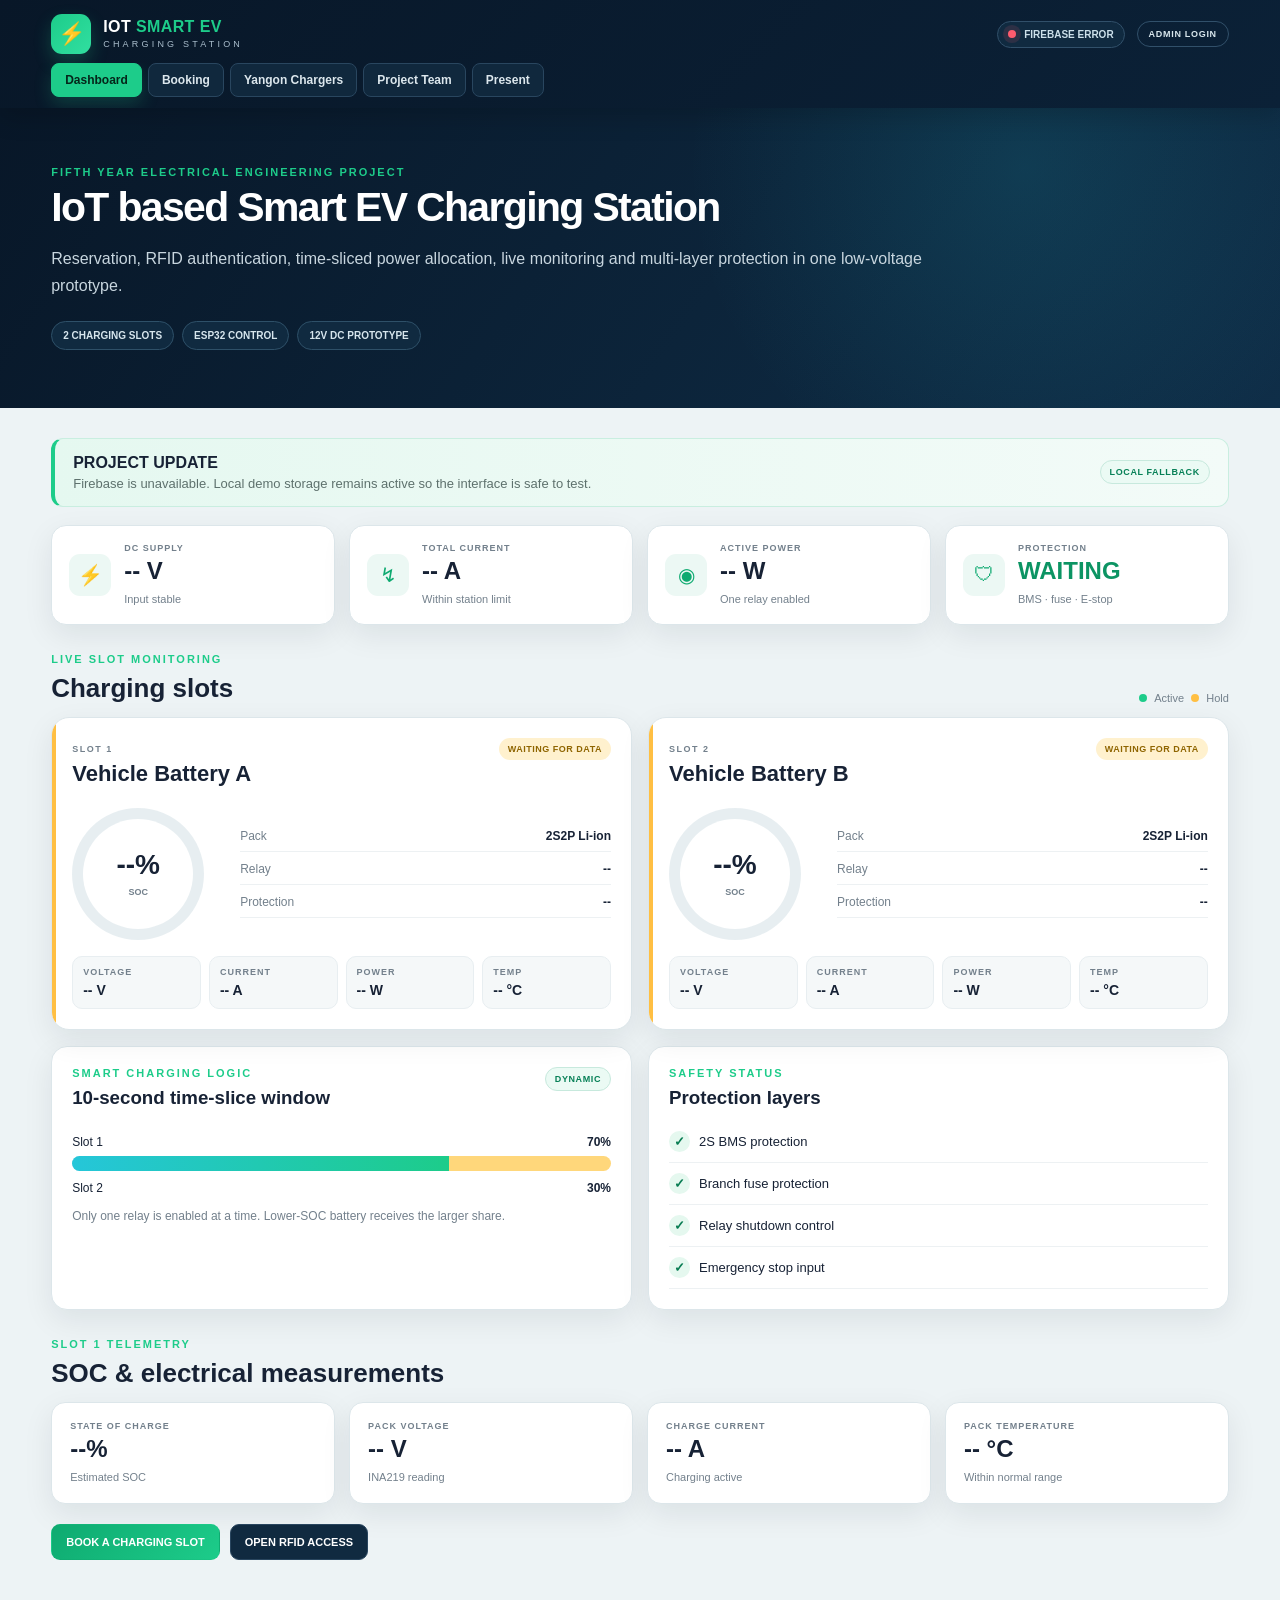
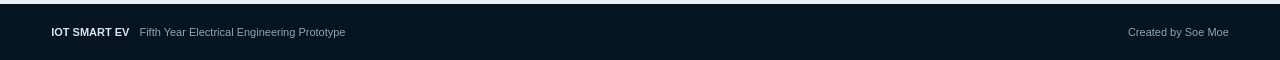
==== index.html @ 288b2c2c "Update app.js version in index.html" ====
<!doctype html>
<html lang="en">
<head>
  <meta charset="utf-8">
  <meta name="viewport" content="width=device-width,initial-scale=1">
  <meta name="theme-color" content="#081728">
  <title>IOT Smart EV Charging Station</title>
  <meta name="description" content="IoT based Smart EV Charging Station - Fifth Year Electrical Engineering Project">
  <link rel="stylesheet" href="style.css?v=20261006-rfid-booking-v10">
</head>
<body>

<header class="site-header">
  <div class="brand-row">
    <div class="brand-mark">⚡</div>
    <div class="brand-copy">
      <div class="brand-title">IOT <span>SMART EV</span></div>
      <div class="brand-subtitle">CHARGING STATION</div>
    </div>
    <div id="cloudStatus" class="system-pill" data-mode="starting">
      <span class="pulse"></span> CONNECTING
    </div>
    <button id="adminAccessBtn" class="admin-access-btn" type="button">
      ADMIN LOGIN
    </button>
  </div>

  <nav class="top-nav" aria-label="Main navigation">
    <button class="nav-tab active" data-page="dashboard">Dashboard</button>
    <button class="nav-tab" data-page="booking">Booking</button>
    <button class="nav-tab admin-only hidden" data-page="rfid">RFID Access</button>
    <button class="nav-tab" data-page="chargers">Yangon Chargers</button>
    <button class="nav-tab" data-page="team">Project Team</button>
    <button class="nav-tab" data-page="present">Present</button>
  </nav>
</header>

<main>

<section id="dashboard" class="page active-page">
  <div class="hero">
    <div class="hero-inner">
      <p class="eyebrow">FIFTH YEAR ELECTRICAL ENGINEERING PROJECT</p>
      <h1 id="hero-main-title">IoT based Smart EV Charging Station</h1>
      <p class="hero-text">
        Reservation, RFID authentication, time-sliced power allocation,
        live monitoring and multi-layer protection in one low-voltage prototype.
      </p>

      <div class="chips">
        <span>2 CHARGING SLOTS</span>
        <span>ESP32 CONTROL</span>
        <span>12V DC PROTOTYPE</span>
      </div>
    </div>
  </div>

  <div class="section-wrap">

    <div class="status-banner">
      <div>
        <b>PROJECT UPDATE</b>
        <p id="projectModeText">Connecting the interface to its data source.</p>
      </div>
      <span id="projectModeTag" class="status-tag">STARTING</span>
    </div>

    <div class="metric-grid">

      <article class="metric-card">
        <div class="metric-icon">⚡</div>
        <div>
          <small>DC SUPPLY</small>
          <strong id="stationSupply">-- V</strong>
          <span>Input stable</span>
        </div>
      </article>

      <article class="metric-card">
        <div class="metric-icon">↯</div>
        <div>
          <small>TOTAL CURRENT</small>
          <strong id="stationCurrent">-- A</strong>
          <span>Within station limit</span>
        </div>
      </article>

      <article class="metric-card">
        <div class="metric-icon">◉</div>
        <div>
          <small>ACTIVE POWER</small>
          <strong id="stationPower">-- W</strong>
          <span>One relay enabled</span>
        </div>
      </article>

      <article class="metric-card">
        <div class="metric-icon">🛡</div>
        <div>
          <small>PROTECTION</small>
          <strong id="stationProtection" class="good">WAITING</strong>
          <span>BMS · fuse · E-stop</span>
        </div>
      </article>

    </div>

    <div class="section-heading-row">
      <div>
        <p class="section-kicker">LIVE SLOT MONITORING</p>
        <h2>Charging slots</h2>
      </div>

      <div class="legend">
        <i class="dot green-dot"></i> Active
        <i class="dot amber-dot"></i> Hold
      </div>
    </div>

    <div class="slot-grid">

      <article id="slot1Card" class="slot-card hold">

        <div class="slot-top">
          <div>
            <span class="slot-label">SLOT 1</span>
            <h3>Vehicle Battery A</h3>
          </div>
          <span id="slot1Status" class="badge badge-amber">WAITING FOR DATA</span>
        </div>

        <div class="soc-row">

          <div id="slot1SocRing" class="soc-ring" style="--p:0">
            <div>
              <b id="slot1Soc">--%</b>
              <span>SOC</span>
            </div>
          </div>

          <div class="slot-details">
            <p><span>Pack</span><b>2S2P Li-ion</b></p>
            <p><span>Relay</span><b id="slot1Relay">--</b></p>
            <p><span>Protection</span><b id="slot1Protection">--</b></p>
          </div>

        </div>

        <div class="reading-grid">
          <div><small>VOLTAGE</small><strong id="slot1Voltage">-- V</strong></div>
          <div><small>CURRENT</small><strong id="slot1Current">-- A</strong></div>
          <div><small>POWER</small><strong id="slot1Power">-- W</strong></div>
          <div><small>TEMP</small><strong id="slot1Temperature">-- °C</strong></div>
        </div>

      </article>

      <article id="slot2Card" class="slot-card hold">

        <div class="slot-top">
          <div>
            <span class="slot-label">SLOT 2</span>
            <h3>Vehicle Battery B</h3>
          </div>

          <span id="slot2Status" class="badge badge-amber">WAITING FOR DATA</span>
        </div>

        <div class="soc-row">

          <div id="slot2SocRing" class="soc-ring amber-ring" style="--p:0">
            <div>
              <b id="slot2Soc">--%</b>
              <span>SOC</span>
            </div>
          </div>

          <div class="slot-details">
            <p><span>Pack</span><b>2S2P Li-ion</b></p>
            <p><span>Relay</span><b id="slot2Relay">--</b></p>
            <p><span>Protection</span><b id="slot2Protection">--</b></p>
          </div>

        </div>

        <div class="reading-grid">
          <div><small>VOLTAGE</small><strong id="slot2Voltage">-- V</strong></div>
          <div><small>CURRENT</small><strong id="slot2Current">-- A</strong></div>
          <div><small>POWER</small><strong id="slot2Power">-- W</strong></div>
          <div><small>TEMP</small><strong id="slot2Temperature">-- °C</strong></div>
        </div>

      </article>

    </div>

    <div class="two-col">

      <article class="panel">

        <div class="panel-head">
          <div>
            <p class="section-kicker">SMART CHARGING LOGIC</p>
            <h3>10-second time-slice window</h3>
          </div>
          <span class="status-tag">DYNAMIC</span>
        </div>

        <div class="allocation-row">
          <span>Slot 1</span>
          <b>70%</b>
        </div>

        <div class="allocation-track">
          <div class="allocation-fill"></div>
        </div>

        <div class="allocation-row slot2">
          <span>Slot 2</span>
          <b>30%</b>
        </div>

        <p class="muted">
          Only one relay is enabled at a time. Lower-SOC battery receives the larger share.
        </p>

      </article>

      <article class="panel">

        <div class="panel-head">
          <div>
            <p class="section-kicker">SAFETY STATUS</p>
            <h3>Protection layers</h3>
          </div>
        </div>

        <ul class="safety-list">
          <li><span>✓</span> 2S BMS protection</li>
          <li><span>✓</span> Branch fuse protection</li>
          <li><span>✓</span> Relay shutdown control</li>
          <li><span>✓</span> Emergency stop input</li>
        </ul>

      </article>

    </div>

    <div class="section-heading-row">
      <div>
        <p class="section-kicker">SLOT 1 TELEMETRY</p>
        <h2>SOC & electrical measurements</h2>
      </div>
    </div>

    <div class="measurement-grid">
      <article>
        <small>STATE OF CHARGE</small>
        <strong id="telemetrySoc">--%</strong>
        <span>Estimated SOC</span>
      </article>

      <article>
        <small>PACK VOLTAGE</small>
        <strong id="telemetryVoltage">-- V</strong>
        <span>INA219 reading</span>
      </article>

      <article>
        <small>CHARGE CURRENT</small>
        <strong id="telemetryCurrent">-- A</strong>
        <span>Charging active</span>
      </article>

      <article>
        <small>PACK TEMPERATURE</small>
        <strong id="telemetryTemperature">-- °C</strong>
        <span>Within normal range</span>
      </article>
    </div>

    <div class="dashboard-actions">
      <button class="primary-btn" data-go="booking">BOOK A CHARGING SLOT</button>
      <button class="secondary-btn" data-go="rfid">OPEN RFID ACCESS</button>
    </div>

  </div>
</section>

<section id="booking" class="page">

  <div class="page-hero">
    <p class="eyebrow">RESERVATION SYSTEM</p>
    <h1>Book a charging time</h1>
    <p>
      Reserve with a registered RFID card. The same physical card verifies the booking when the driver arrives.
    </p>
  </div>

  <div class="section-wrap">

    <div class="booking-layout">

      <form id="bookingForm" class="panel form-panel">

        <div class="panel-head">
          <div>
            <p class="section-kicker">NEW RESERVATION</p>
            <h3>Driver & vehicle details</h3>
          </div>
        </div>

        <div class="form-grid">

          <label>
            Registered RFID Card
            <select id="bookingCard" required>
              <option value="">Select registered RFID card</option>
            </select>
            <small id="bookingCardHint" class="field-hint">
              Choose a registered card, or tap it on the station reader.
            </small>
          </label>

          <label>
            Card Owner
            <input id="driver" placeholder="Auto-filled from the selected card" readonly required>
          </label>

          <label>
            Vehicle Plate
            <input id="plate" placeholder="Example: YGN-1234" required>
          </label>

          <label>
            Date
            <input id="date" type="date" required>
          </label>

          <label>
            Charging Slot
            <select id="slot">
              <option>Slot 1</option>
              <option>Slot 2</option>
            </select>
          </label>

          <label>
            Start Time
            <input id="time" type="time" required>
          </label>

          <label>
            Duration
            <select id="duration">
              <option value="30">30 minutes</option>
              <option value="60" selected>1 hour</option>
              <option value="90">1.5 hours</option>
              <option value="120">2 hours</option>
            </select>
          </label>

        </div>

        <button class="primary-btn wide" type="submit">
          CHECK CONFLICT & CONFIRM BOOKING
        </button>

        <div id="bookingMsg" class="form-message" aria-live="polite"></div>

      </form>

      <aside class="panel booking-info">

        <p class="section-kicker">HOW IT WORKS</p>
        <h3>Conflict-aware reservation</h3>

        <ol>
          <li>Select the registered RFID card; the verified owner name fills automatically.</li>
          <li>The website checks the shared Firebase calendar and rejects overlaps.</li>
          <li>At the station, tap the same card. Its UID must match the confirmed booking.</li>
        </ol>

        <div class="note-box">
          The UID is used as the unique booking identity, but it is selected or scanned instead of typed manually.
        </div>

      </aside>

    </div>

    <div class="section-heading-row">

      <div>
        <p class="section-kicker">LIVE CALENDAR</p>
        <h2>Charging schedule</h2>
      </div>

      <button id="clearBookings" class="ghost-btn admin-only hidden">
        CLEAR BOOKINGS
      </button>

    </div>

    <div class="calendar-grid">

      <article class="panel">

        <div class="calendar-title">
          <span class="slot-dot slot1-dot"></span>

          <div>
            <small>SLOT 1</small>
            <h3>Live Calendar</h3>
          </div>
        </div>

        <div id="slot1Bookings" class="booking-list"></div>

      </article>

      <article class="panel">

        <div class="calendar-title">
          <span class="slot-dot slot2-dot"></span>

          <div>
            <small>SLOT 2</small>
            <h3>Live Calendar</h3>
          </div>
        </div>

        <div id="slot2Bookings" class="booking-list"></div>

      </article>

    </div>

  </div>

</section>

<section id="rfid" class="page admin-only-page">

  <div class="page-hero">

    <p class="eyebrow">ADMIN · CARD ENROLLMENT & ACCESS MONITOR</p>
    <h1>RFID station access</h1>

    <p>
      The physical RC522 reader sends card scans through ESP32 to Firebase. Admins enroll cards and monitor access without typing UIDs manually.
    </p>

  </div>

  <div class="section-wrap">

    <div class="step-grid">

      <div class="step-card">
        <span>1</span>
        <b>Enter user details</b>
        <p>Admin enters the driver name and vehicle plate.</p>
      </div>

      <div class="step-card">
        <span>2</span>
        <b>Tap physical card</b>
        <p>RC522 reads the UID and ESP32 sends it to Firebase.</p>
      </div>

      <div class="step-card">
        <span>3</span>
        <b>Enroll & monitor</b>
        <p>Bind the detected card once, then monitor future access automatically.</p>
      </div>

    </div>

    <div class="two-col">

      <form id="rfidForm" class="panel">

        <div class="panel-head">
          <div>
            <p class="section-kicker">CARD ENROLLMENT</p>
            <h3>Bind a detected card to a user</h3>
          </div>
        </div>

        <div class="stack-form">

          <label>
            Full Name
            <input id="rfName" placeholder="Enter full name" required>
          </label>

          <label>
            Vehicle Plate
            <input id="rfPlate" placeholder="Vehicle registration" required>
          </label>

          <label>
            Email
            <input id="rfEmail" placeholder="Optional email">
          </label>

          <div class="note-box">
            <small>LATEST CARD FROM PHYSICAL READER</small><br>
            <strong id="enrollDetectedUid">WAITING FOR CARD</strong><br>
            <span id="enrollDetectedHint">Tap a card on the station RC522 reader.</span>
          </div>

        </div>

        <button id="enrollCardBtn" class="primary-btn wide" disabled>
          ENROLL DETECTED CARD
        </button>

      </form>

      <div class="panel">

        <div class="panel-head">

          <div>
            <p class="section-kicker">LIVE READER MONITOR</p>
            <h3>Latest station card scan</h3>
          </div>

          <span class="reader-led"></span>

        </div>

        <div class="scan-terminal">

          <div class="rfid-symbol">◉</div>

          <p>
            No UID entry is required here. The station reader publishes each scan through ESP32 and Firebase.
          </p>

          <div class="note-box">
            <small>READER STATUS</small><br>
            <strong id="readerStatus">WAITING FOR ESP32</strong><br>
            <span id="latestScanUid">No card detected yet</span><br>
            <span id="latestScanTime">Waiting for hardware data</span>
          </div>

          <div id="scanResult" class="scan-result">
            WAITING FOR HARDWARE SCAN
          </div>

        </div>

      </div>

    </div>

    <div class="panel">

      <div class="panel-head">

        <div>
          <p class="section-kicker">REGISTERED USERS</p>
          <h3>Shared RFID user list</h3>
        </div>

        <button id="clearUsers" class="ghost-btn">
          CLEAR RFID USERS
        </button>

      </div>

      <div id="rfidUsersList" class="user-list"></div>

    </div>

  </div>

</section>

<section id="chargers" class="page">

  <div class="page-hero">

    <p class="eyebrow">PUBLIC EV INFORMATION · YANGON</p>

    <h1>Yangon EV charging station guide</h1>

    <p>
      A presentation-ready reference page for selected public charging locations and indicative charging rates.
    </p>

  </div>

  <div class="section-wrap">

    <div class="rate-panel">

      <div>
        <small>PASSENGER EV / TAXI</small>
        <strong>K700<span>/kWh</span></strong>
      </div>

      <div>
        <small>PRIVATE CAR</small>
        <strong>K750<span>/kWh</span></strong>
      </div>

    </div>

    <div class="charger-grid">

      <article class="charger-card">
        <span>01</span>
        <h3>Yangon Central Railway Station EV Charging Station</h3>
        <p>Mingalar Taung Nyunt</p>
        <button class="ghost-btn map-btn"
                data-map="Yangon Central Railway Station EV Charging Station">
          SEARCH IN MAPS
        </button>
      </article>

      <article class="charger-card">
        <span>02</span>
        <h3>Thiri Mingalar Market EV Charging Station</h3>
        <p>Hlaing</p>
        <button class="ghost-btn map-btn"
                data-map="Thiri Mingalar Market EV Charging Station Yangon">
          SEARCH IN MAPS
        </button>
      </article>

      <article class="charger-card">
        <span>03</span>
        <h3>Dagon Ayar Highway Bus Terminal Charging Location</h3>
        <p>Hlaing Tharyar</p>
        <button class="ghost-btn map-btn"
                data-map="Dagon Ayar Highway Bus Terminal Yangon">
          SEARCH IN MAPS
        </button>
      </article>

      <article class="charger-card">
        <span>04</span>
        <h3>Thakin Mya Park Charging Location</h3>
        <p>Ahlone</p>
        <button class="ghost-btn map-btn"
                data-map="Thakin Mya Park Yangon">
          SEARCH IN MAPS
        </button>
      </article>

      <article class="charger-card">
        <span>05</span>
        <h3>Sandisolar Solar EV Charging Station</h3>
        <p>Mayangone</p>
        <button class="ghost-btn map-btn"
                data-map="Sandisolar Solar EV Charging Station Yangon">
          SEARCH IN MAPS
        </button>
      </article>

      <article class="charger-card">
        <span>06</span>
        <h3>Max Energy – Shwe Pyi Thar</h3>
        <p>Shwe Pyi Thar</p>
        <button class="ghost-btn map-btn"
                data-map="Max Energy Shwe Pyi Thar Yangon">
          SEARCH IN MAPS
        </button>
      </article>

      <article class="charger-card">
        <span>07</span>
        <h3>PT Power – Thaketa</h3>
        <p>Thaketa</p>
        <button class="ghost-btn map-btn"
                data-map="PT Power Thaketa Yangon">
          SEARCH IN MAPS
        </button>
      </article>

      <article class="charger-card">
        <span>08</span>
        <h3>Royal Victory Service</h3>
        <p>Mingalardon</p>
        <button class="ghost-btn map-btn"
                data-map="Royal Victory Service Mingalardon Yangon">
          SEARCH IN MAPS
        </button>
      </article>

    </div>

  </div>

</section>

<section id="team" class="page">

  <div class="page-hero">

    <p class="eyebrow">PRESENTED BY · GROUP I</p>

    <h1>Meet the project team</h1>

    <p>
      Fifth Year Electrical Engineering project team.
    </p>

  </div>

  <div class="section-wrap">
<div class="team-head-card">

  <img src="Hmawbi-logo.png"
       alt="TU(Hmawbi) Logo"
       class="school-logo">

  <div>
    <small>TECHNOLOGICAL UNIVERSITY (HMAWBI)</small>
    <h3>Electrical Power Engineering</h3>
  </div>

  <img src="Ep-logo.png"
       alt="Electrical Power Department Logo"
       class="ep-logo">

</div>

    <div class="panel team-table-wrap">

      <div class="panel-head">

        <div>
          <p class="section-kicker">GROUP I</p>
          <h3>List of members</h3>
        </div>

        <span class="status-tag">
          11 MEMBERS
        </span>

      </div>

      <table>

        <thead>
          <tr>
            <th>No.</th>
            <th>Roll No.</th>
            <th>Name</th>
            <th>Role</th>
          </tr>
        </thead>

        <tbody>

          <tr>
            <td>1</td>
            <td>V EP - 2</td>
            <td>Ma Myint Zu Khin</td>
            <td>Member</td>
          </tr>

          <tr>
            <td>2</td>
            <td>V EP - 3</td>
            <td>Ma Thin Lae Lae Hlaing</td>
            <td>Member</td>
          </tr>

          <tr class="leader">
            <td>3</td>
            <td>V EP - 5</td>
            <td>Mg Soe Moe</td>
            <td>
              <span class="leader-pill">
                Group Leader
              </span>
            </td>
          </tr>

          <tr>
            <td>4</td>
            <td>V EP - 13</td>
            <td>Ma Phoo Than Thar Khin</td>
            <td>Member</td>
          </tr>

          <tr>
            <td>5</td>
            <td>V EP - 14</td>
            <td>Mg Kyaw Zayar Min</td>
            <td>Member</td>
          </tr>

          <tr>
            <td>6</td>
            <td>V EP - 17</td>
            <td>Ma Hsu Lae Phyu</td>
            <td>Member</td>
          </tr>

          <tr>
            <td>7</td>
            <td>V EP - 19</td>
            <td>Ma Mya Thin Kyu</td>
            <td>Member</td>
          </tr>

          <tr>
            <td>8</td>
            <td>V EP - 21</td>
            <td>Mg Bhone Pyae Khant</td>
            <td>Member</td>
          </tr>

          <tr>
            <td>9</td>
            <td>V EP - 26</td>
            <td>Mg Aung Sett Paing</td>
            <td>Member</td>
        </tr>
          
          <tr>
            <td>10</td>
            <td>V EP - 27</td>
            <td>Mg Kaung Htet</td>
            <td>Member</td>
          </tr>

          <tr>
            <td>11</td>
            <td>V EP - 30</td>
            <td>Mg Thet Paing Aung</td>
            <td>Member</td>
          </tr>

          <tr>
            <td>12</td>
            <td>V EP - 33</td>
            <td>Mg Kyaw Myo Win</td>
            <td>Member</td>
          </tr>

        </tbody>

      </table>

    </div>

  </div>

</section>

<section id="present" class="page">

  <div class="presentation-stage">

    <div class="presentation-logo">⚡</div>

    <p class="eyebrow">
      FIFTH YEAR ELECTRICAL ENGINEERING PROJECT
    </p>

    <h1>
      IoT based Smart EV Charging Station
    </h1>

    <p>
      Smart charging · RFID access · reservation · protection · monitoring
    </p>

    <div class="presentation-actions">

      <button class="primary-btn" data-go="dashboard">
        OPEN DASHBOARD
      </button>

      <button id="fullscreenBtn" class="secondary-btn">
        FULL SCREEN
      </button>

    </div>

    <small>
      Presented by Group I
    </small>

  </div>

</section>

</main>

<dialog id="adminDialog" class="admin-dialog">

  <div class="admin-dialog-head">
    <div>
      <p class="section-kicker">PROJECT OWNER ACCESS</p>
      <h2>Admin sign in</h2>
    </div>

    <button id="adminCloseBtn" class="dialog-close" type="button" aria-label="Close">
      ×
    </button>
  </div>

  <form id="adminLoginForm" class="admin-login-form">

    <div id="adminLoginFields" class="stack-form">
      <label>
        Admin Email
        <input id="adminEmail" type="email" autocomplete="username" required>
      </label>

      <label>
        Password
        <input id="adminPassword" type="password" autocomplete="current-password" required>
      </label>

      <button id="adminLoginSubmit" class="primary-btn wide" type="submit">
        SIGN IN AS ADMIN
      </button>
    </div>

    <div id="adminSessionPanel" class="admin-session hidden">
      <span class="admin-shield">✓</span>
      <b>OWNER SESSION ACTIVE</b>
      <span id="adminSessionEmail"></span>
      <button id="adminLogoutBtn" class="secondary-btn wide" type="button">
        SIGN OUT
      </button>
    </div>

    <div id="adminAuthMessage" class="form-message" aria-live="polite"></div>

  </form>

</dialog>

<footer class="site-footer">

  <div>
    <b>IOT SMART EV</b>
    <span>Fifth Year Electrical Engineering Prototype</span>
  </div>

  <span>
     Created by Soe Moe
  </span>

</footer>

<script type="module" src="app.js?v=20261006-rfid-booking-v11"></script>

</body>
</html>
---- style.css ----
*{box-sizing:border-box}

:root{
  --navy:#081728;
  --navy2:#0f2e48;
  --green:#1dcc8a;
  --green2:#0eaa70;
  --cyan:#25c6d9;
  --amber:#ffbf43;
  --red:#e95353;
  --ink:#172235;
  --muted:#73808c;
  --bg:#edf3f5;
  --card:#ffffff;
  --border:#dce6ea;
  --shadow:0 10px 30px rgba(8,23,40,.08);
}

html{
  scroll-behavior:smooth;
}

body{
  margin:0;
  font-family:Inter,Segoe UI,Arial,sans-serif;
  background:var(--bg);
  color:var(--ink);
}

button,
input,
select{
  font:inherit;
}

button{
  cursor:pointer;
}

.hidden{
  display:none!important;
}

/* ===========================
   HEADER
=========================== */

.site-header{
  position:sticky;
  top:0;
  z-index:50;
  background:linear-gradient(135deg,var(--navy),#0b2137);
  color:white;
  box-shadow:0 8px 24px rgba(0,0,0,.18);
}

.brand-row{
  display:flex;
  align-items:center;
  gap:12px;
  padding:14px 4% 9px;
}

.brand-mark{
  display:grid;
  place-items:center;
  width:40px;
  height:40px;
  border-radius:11px;
  background:linear-gradient(135deg,var(--green),#31dfa0);
  color:#04291d;
  font-size:22px;
  box-shadow:0 8px 18px rgba(29,204,138,.24);
}

.brand-copy{
  line-height:1.05;
}

.brand-title{
  font-weight:900;
  letter-spacing:.4px;
}

.brand-title span{
  color:var(--green);
}

.brand-subtitle{
  font-size:9px;
  letter-spacing:3.2px;
  color:#a9bdcc;
  margin-top:4px;
}

.system-pill{
  margin-left:auto;
  display:flex;
  align-items:center;
  gap:8px;
  border:1px solid #31506a;
  background:#102a40;
  border-radius:99px;
  padding:7px 10px;
  font-size:10px;
  font-weight:800;
  color:#cce0ea;
}

.pulse{
  width:8px;
  height:8px;
  border-radius:50%;
  background:var(--green);
  box-shadow:0 0 0 5px rgba(29,204,138,.12);
}

.system-pill[data-mode="local"] .pulse,
.system-pill[data-mode="starting"] .pulse,
.system-pill[data-mode="station-offline"] .pulse{
  background:var(--amber);
  box-shadow:0 0 0 5px rgba(255,184,77,.12);
}

.system-pill[data-mode="error"] .pulse{
  background:#ff5b6e;
  box-shadow:0 0 0 5px rgba(255,91,110,.12);
}

.admin-access-btn{
  border:1px solid #31506a;
  background:transparent;
  color:#d9e7ed;
  border-radius:99px;
  padding:7px 11px;
  font-size:9px;
  font-weight:900;
  letter-spacing:.7px;
}

.admin-access-btn[data-admin="true"]{
  border-color:var(--green);
  background:rgba(29,204,138,.13);
  color:#7bf0c2;
}

/* ===========================
   TOP NAVIGATION
=========================== */

.top-nav{
  display:flex;
  gap:6px;
  padding:0 4% 11px;
  overflow-x:auto;
  scrollbar-width:none;
  white-space:nowrap;
}

.top-nav::-webkit-scrollbar{
  display:none;
}

.nav-tab{
  flex:0 0 auto;
  border:1px solid #29465f;
  background:#10283d;
  color:#dce7ed;
  border-radius:8px;
  padding:9px 13px;
  font-size:12px;
  font-weight:800;
  transition:.2s;
}

.nav-tab:hover{
  background:#173650;
}

.nav-tab.active{
  background:var(--green);
  border-color:var(--green);
  color:#05251a;
  box-shadow:0 8px 18px rgba(29,204,138,.2);
}

/* ===========================
   PAGE SYSTEM
=========================== */

.page{
  display:none;
  min-height:calc(100vh - 100px);
}

.page.active-page{
  display:block;
}

/* ===========================
   HERO
=========================== */

.hero,
.page-hero{
  background:
    radial-gradient(
      circle at 80% 20%,
      rgba(37,198,217,.13),
      transparent 32%
    ),
    linear-gradient(
      125deg,
      var(--navy),
      var(--navy2)
    );

  color:white;
  padding:58px 4%;
}

.hero-inner{
  max-width:980px;
}

.eyebrow,
.section-kicker{
  margin:0 0 8px;
  color:var(--green);
  font-size:11px;
  font-weight:900;
  letter-spacing:2px;
}

.hero h1,
.page-hero h1{
  font-size:clamp(34px,5vw,62px);
  line-height:1.03;
  margin:0 0 18px;
  max-width:980px;
}

.hero-text,
.page-hero>p{
  max-width:920px;
  line-height:1.65;
  color:#c8d6df;
}

.chips{
  display:flex;
  gap:8px;
  flex-wrap:wrap;
  margin-top:22px;
}

.chips span{
  border:1px solid #2e5068;
  background:#102a40;
  border-radius:99px;
  padding:8px 11px;
  font-size:10px;
  font-weight:800;
  color:#d7e6ed;
}

.section-wrap{
  padding:30px 4% 44px;
  max-width:1500px;
  margin:auto;
}

/* ===========================
   PROJECT STATUS
=========================== */

.status-banner{
  display:flex;
  align-items:center;
  gap:18px;
  justify-content:space-between;
  background:linear-gradient(90deg,#e5f8f0,#f3fbf8);
  border:1px solid #c9eee0;
  border-left:4px solid var(--green);
  padding:15px 18px;
  border-radius:12px;
  margin-bottom:18px;
}

.status-banner p{
  margin:4px 0 0;
  color:#5e716d;
  font-size:13px;
}

.status-tag{
  display:inline-flex;
  border:1px solid #c7e9dd;
  background:#ebfaf4;
  color:#078057;
  border-radius:99px;
  padding:6px 9px;
  font-size:9px;
  font-weight:900;
  letter-spacing:.6px;
}

/* ===========================
   METRICS
=========================== */

.metric-grid,
.measurement-grid{
  display:grid;
  grid-template-columns:repeat(4,minmax(0,1fr));
  gap:14px;
}

.metric-card{
  display:flex;
  gap:13px;
  align-items:center;
  background:var(--card);
  border:1px solid var(--border);
  border-radius:15px;
  padding:17px;
  box-shadow:var(--shadow);
}

.metric-icon{
  display:grid;
  place-items:center;
  width:42px;
  height:42px;
  border-radius:11px;
  background:#ecf8f4;
  color:var(--green2);
  font-size:20px;
}

.metric-card small,
.measurement-grid small,
.reading-grid small{
  display:block;
  color:var(--muted);
  font-size:9px;
  font-weight:800;
  letter-spacing:1px;
}

.metric-card strong,
.measurement-grid strong{
  display:block;
  font-size:24px;
  margin:4px 0;
}

.metric-card span,
.measurement-grid span{
  font-size:11px;
  color:var(--muted);
}

.good{
  color:#0c9463!important;
}

.warn{
  color:#a46a00!important;
}

/* ===========================
   SECTION HEADINGS
=========================== */

.section-heading-row{
  display:flex;
  justify-content:space-between;
  align-items:end;
  gap:16px;
  margin:28px 0 13px;
}

.section-heading-row h2{
  margin:0;
  font-size:26px;
}

.legend{
  font-size:11px;
  color:var(--muted);
  display:flex;
  align-items:center;
  gap:7px;
}

.dot{
  width:8px;
  height:8px;
  border-radius:50%;
  display:inline-block;
}

.green-dot{
  background:var(--green);
}

.amber-dot{
  background:var(--amber);
}

/* ===========================
   CHARGING SLOT CARDS
=========================== */

.slot-grid{
  display:grid;
  grid-template-columns:repeat(2,minmax(0,1fr));
  gap:16px;
}

.slot-card{
  background:var(--card);
  border:1px solid var(--border);
  border-radius:18px;
  padding:20px;
  box-shadow:var(--shadow);
  overflow:hidden;
  position:relative;
}

.slot-card:before{
  content:"";
  position:absolute;
  left:0;
  top:0;
  bottom:0;
  width:4px;
  background:var(--green);
}

.slot-card.hold:before{
  background:var(--amber);
}

.slot-top{
  display:flex;
  justify-content:space-between;
  align-items:start;
  gap:10px;
}

.slot-top h3{
  margin:5px 0;
  font-size:22px;
}

.slot-label{
  font-size:9px;
  font-weight:900;
  letter-spacing:1.5px;
  color:var(--muted);
}

.badge{
  border-radius:99px;
  padding:6px 9px;
  font-size:9px;
  font-weight:900;
  letter-spacing:.5px;
}

.badge-green{
  background:#e2f8ef;
  color:#087e56;
}

.badge-amber{
  background:#fff1ce;
  color:#8f6500;
}

/* ===========================
   SOC RING
=========================== */

.soc-row{
  display:grid;
  grid-template-columns:150px 1fr;
  gap:18px;
  align-items:center;
  margin:16px 0;
}

.soc-ring{
  --p:50;
  width:132px;
  height:132px;
  border-radius:50%;
  display:grid;
  place-items:center;
  background:
    conic-gradient(
      var(--green) calc(var(--p)*1%),
      #e7eef1 0
    );
  position:relative;
}

.soc-ring:before{
  content:"";
  position:absolute;
  inset:11px;
  border-radius:50%;
  background:white;
}

.soc-ring>div{
  position:relative;
  text-align:center;
}

.soc-ring b{
  display:block;
  font-size:28px;
}

.soc-ring span{
  font-size:9px;
  color:var(--muted);
  font-weight:800;
}

.amber-ring{
  background:
    conic-gradient(
      var(--amber) calc(var(--p)*1%),
      #e7eef1 0
    );
}

.slot-details p{
  display:flex;
  justify-content:space-between;
  gap:10px;
  margin:10px 0;
  padding-bottom:8px;
  border-bottom:1px solid #edf1f3;
  font-size:12px;
}

.slot-details span{
  color:var(--muted);
}

/* ===========================
   LIVE READINGS
=========================== */

.reading-grid{
  display:grid;
  grid-template-columns:repeat(4,1fr);
  gap:8px;
}

.reading-grid>div{
  background:#f5f8f9;
  border:1px solid #e8eef1;
  border-radius:10px;
  padding:10px;
}

.reading-grid strong{
  display:block;
  margin-top:5px;
  font-size:14px;
}

/* ===========================
   PANELS
=========================== */

.two-col,
.booking-layout{
  display:grid;
  grid-template-columns:repeat(2,minmax(0,1fr));
  gap:16px;
  margin-top:16px;
}

.panel{
  background:var(--card);
  border:1px solid var(--border);
  border-radius:16px;
  padding:20px;
  box-shadow:var(--shadow);
}

.panel-head{
  display:flex;
  justify-content:space-between;
  align-items:start;
  gap:12px;
}

.panel-head h3{
  margin:0 0 12px;
}

/* ===========================
   POWER ALLOCATION
=========================== */

.allocation-row{
  display:flex;
  justify-content:space-between;
  margin:14px 0 7px;
  font-size:12px;
}

.allocation-row.slot2{
  margin-top:10px;
}

.allocation-track{
  height:15px;
  border-radius:99px;
  background:
    linear-gradient(
      90deg,
      #d7e7f8 70%,
      #ffd77b 70%
    );
  overflow:hidden;
}

.allocation-fill{
  width:70%;
  height:100%;
  background:
    linear-gradient(
      90deg,
      #25c6d9,
      #1dcc8a
    );
}

.muted{
  color:var(--muted);
  font-size:12px;
  line-height:1.6;
}

/* ===========================
   SAFETY
=========================== */

.safety-list{
  list-style:none;
  padding:0;
  margin:0;
}

.safety-list li{
  display:flex;
  align-items:center;
  gap:9px;
  padding:10px 0;
  border-bottom:1px solid #edf1f3;
  font-size:13px;
}

.safety-list li span{
  display:grid;
  place-items:center;
  width:21px;
  height:21px;
  border-radius:50%;
  background:#e5f8ef;
  color:#087c52;
  font-weight:900;
}

.measurement-grid article{
  background:var(--card);
  border:1px solid var(--border);
  border-radius:14px;
  padding:18px;
  box-shadow:var(--shadow);
}

/* ===========================
   BUTTONS
=========================== */

.dashboard-actions{
  display:flex;
  gap:10px;
  margin-top:20px;
}

.primary-btn,
.secondary-btn,
.ghost-btn{
  border-radius:9px;
  padding:11px 14px;
  font-weight:900;
  font-size:11px;
  border:1px solid transparent;
}

.primary-btn{
  background:
    linear-gradient(
      135deg,
      var(--green2),
      var(--green)
    );
  color:white;
}

.secondary-btn{
  background:#102a40;
  color:white;
  border-color:#29465f;
}

.ghost-btn{
  background:white;
  color:#274052;
  border-color:#ccdbe2;
}

.wide{
  width:100%;
}

/* ===========================
   PAGE HERO
=========================== */

.page-hero{
  padding:42px 4%;
}

.page-hero h1{
  font-size:clamp(30px,5vw,52px);
}

/* ===========================
   BOOKING FORM
=========================== */

.form-grid{
  display:grid;
  grid-template-columns:repeat(2,1fr);
  gap:12px;
}

.form-grid label,
.stack-form label{
  font-size:11px;
  color:#435564;
  font-weight:700;
}

.form-grid input,
.form-grid select,
.stack-form input,
.scan-terminal input{
  width:100%;
  margin-top:6px;
  padding:12px;
  border:1px solid #ccd9df;
  border-radius:9px;
  background:#fbfdfe;
  color:var(--ink);
  outline:none;
}

.form-grid input:focus,
.form-grid select:focus,
.stack-form input:focus,
.scan-terminal input:focus{
  border-color:var(--green);
  box-shadow:0 0 0 3px rgba(29,204,138,.1);
}

.form-grid input:read-only{
  background:#eef7f3;
  color:#174c3b;
  cursor:not-allowed;
}

.field-hint{
  display:block;
  min-height:16px;
  margin-top:6px;
  color:#6b7f89;
  font-size:10px;
  font-weight:600;
  line-height:1.45;
}

.form-message{
  min-height:24px;
  margin-top:10px;
  font-size:12px;
  font-weight:800;
}

.form-message.ok{
  color:#087c52;
}

.form-message.error{
  color:#bd3d3d;
}

.booking-info ol{
  padding-left:20px;
  color:#526673;
  line-height:1.8;
  font-size:13px;
}

.note-box{
  background:#f3f8fa;
  border:1px solid #e1ebef;
  border-radius:10px;
  padding:12px;
  font-size:11px;
  color:#627480;
}

/* ===========================
   BOOKING CALENDAR
=========================== */

.calendar-grid{
  display:grid;
  grid-template-columns:repeat(2,minmax(0,1fr));
  gap:16px;
}

.calendar-title{
  display:flex;
  align-items:center;
  gap:10px;
}

.calendar-title h3{
  margin:2px 0;
}

.slot-dot{
  width:11px;
  height:11px;
  border-radius:50%;
}

.slot1-dot{
  background:var(--green);
}

.slot2-dot{
  background:var(--amber);
}

.booking-list{
  margin-top:10px;
}

.booking-item{
  display:grid;
  grid-template-columns:1fr auto;
  gap:12px;
  padding:12px 0;
  border-top:1px solid #edf1f3;
}

.booking-item:first-child{
  border-top:0;
}

.booking-item b{
  display:block;
  font-size:13px;
}

.booking-item span{
  font-size:11px;
  color:var(--muted);
}

.empty-state{
  text-align:center;
  padding:28px 12px;
  color:#89959f;
  font-size:12px;
}

/* ===========================
   RFID
=========================== */

.step-grid{
  display:grid;
  grid-template-columns:repeat(3,1fr);
  gap:12px;
  margin-bottom:16px;
}

.step-card{
  background:white;
  border:1px solid var(--border);
  border-radius:14px;
  padding:16px;
  box-shadow:var(--shadow);
}

.step-card span{
  display:grid;
  place-items:center;
  width:30px;
  height:30px;
  border-radius:50%;
  background:#e3f8ef;
  color:#087c52;
  font-weight:900;
}

.step-card b{
  display:block;
  margin:10px 0 5px;
}

.step-card p{
  margin:0;
  font-size:11px;
  color:var(--muted);
}

.stack-form{
  display:grid;
  gap:11px;
}

.reader-led{
  width:10px;
  height:10px;
  border-radius:50%;
  background:var(--green);
  box-shadow:0 0 0 5px rgba(29,204,138,.12);
}

.scan-terminal{
  text-align:center;
  padding:16px 4px;
}

.rfid-symbol{
  width:86px;
  height:86px;
  border-radius:50%;
  margin:0 auto 14px;
  display:grid;
  place-items:center;
  background:
    radial-gradient(
      circle,
      #e7faf3 35%,
      #dff5ed 36% 46%,
      #eefaf6 47%
    );
  color:var(--green2);
  font-size:30px;
}

.scan-terminal p{
  font-size:12px;
  color:var(--muted);
}

.scan-result{
  margin-top:14px;
  border-radius:9px;
  padding:12px;
  background:#f3f7f9;
  color:#6f7f8b;
  font-size:12px;
  font-weight:900;
  letter-spacing:.8px;
}

.scan-result.granted{
  background:#e3f8ef;
  color:#087c52;
}

.scan-result.denied{
  background:#fde9e9;
  color:#b33333;
}

.user-list{
  display:grid;
  gap:8px;
}

.user-row{
  display:grid;
  grid-template-columns:1.5fr 1fr 1fr auto;
  gap:8px;
  align-items:center;
  padding:10px 0;
  border-top:1px solid #edf1f3;
  font-size:12px;
}

.user-row:first-child{
  border-top:0;
}

.user-row span{
  color:var(--muted);
}

/* ===========================
   ADMIN AUTHENTICATION
=========================== */

.admin-only-page:not(.admin-enabled){
  display:none!important;
}

.admin-dialog{
  width:min(92vw,460px);
  border:0;
  border-radius:18px;
  padding:22px;
  color:var(--ink);
  box-shadow:0 28px 90px rgba(3,16,28,.35);
}

.admin-dialog::backdrop{
  background:rgba(3,16,28,.68);
  backdrop-filter:blur(3px);
}

.admin-dialog-head{
  display:flex;
  align-items:start;
  justify-content:space-between;
  gap:16px;
  margin-bottom:16px;
}

.admin-dialog-head h2{
  margin:0;
}

.dialog-close{
  display:grid;
  place-items:center;
  width:34px;
  height:34px;
  border:1px solid var(--border);
  border-radius:50%;
  background:#f5f8f9;
  color:#425565;
  font-size:21px;
}

.admin-login-form{
  margin:0;
}

.admin-session{
  display:grid;
  gap:9px;
  text-align:center;
}

.admin-session>span:not(.admin-shield){
  color:var(--muted);
  font-size:12px;
}

.admin-shield{
  display:grid;
  place-items:center;
  width:54px;
  height:54px;
  margin:0 auto 4px;
  border-radius:50%;
  background:#e2f8ef;
  color:#087e56;
  font-size:24px;
  font-weight:900;
}

/* ===========================
   YANGON CHARGERS
=========================== */

.rate-panel{
  display:flex;
  justify-content:flex-end;
  gap:42px;
  background:linear-gradient(135deg,#fff,#f6fbfa);
  border:1px solid var(--border);
  border-radius:15px;
  padding:18px 22px;
  box-shadow:var(--shadow);
  margin-bottom:16px;
}

.rate-panel small{
  display:block;
  color:var(--muted);
  font-size:9px;
  font-weight:900;
}

.rate-panel strong{
  display:block;
  font-size:27px;
  color:var(--green2);
}

.rate-panel strong span{
  font-size:11px;
  color:var(--muted);
}

.charger-grid{
  display:grid;
  grid-template-columns:repeat(2,minmax(0,1fr));
  gap:14px;
}

.charger-card{
  position:relative;
  background:white;
  border:1px solid var(--border);
  border-radius:15px;
  padding:18px 18px 16px 58px;
  box-shadow:var(--shadow);
}

.charger-card>span{
  position:absolute;
  left:16px;
  top:16px;
  display:grid;
  place-items:center;
  width:30px;
  height:30px;
  border-radius:9px;
  background:#e6f8f1;
  color:#087c52;
  font-size:10px;
  font-weight:900;
}

.charger-card h3{
  margin:0 0 7px;
  font-size:15px;
}

.charger-card p{
  color:var(--muted);
  font-size:12px;
  margin:0 0 12px;
}

/* ===========================
   PROJECT TEAM
=========================== */

.team-head-card{
  display:flex;
  align-items:center;
  gap:14px;
  background:white;
  border:1px solid var(--border);
  border-radius:15px;
  padding:16px 18px;
  box-shadow:var(--shadow);
  margin-bottom:16px;
}

.school-logo,
.ep-logo{
  display:grid;
  place-items:center;
  width:54px;
  height:54px;
  border-radius:12px;
  background:linear-gradient(135deg,var(--navy2),#1b4c6c);
  color:white;
  font-weight:900;
}

.ep-logo{
  margin-left:auto;
  background:linear-gradient(135deg,#16a873,var(--green));
}

.team-head-card h3{
  margin:3px 0;
}

.team-table-wrap{
  overflow:auto;
}

.team-table-wrap table{
  width:100%;
  border-collapse:collapse;
  min-width:660px;
}

.team-table-wrap th,
.team-table-wrap td{
  padding:12px;
  border-bottom:1px solid #e9eff2;
  text-align:left;
  font-size:12px;
}

.team-table-wrap th{
  font-size:9px;
  color:var(--muted);
  letter-spacing:1px;
}

.leader{
  background:#e9f8f2;
}

.leader-pill{
  display:inline-flex;
  background:#dff6ec;
  color:#087c52;
  border-radius:99px;
  padding:5px 8px;
  font-size:9px;
  font-weight:900;
}

/* ===========================
   PRESENTATION
=========================== */

.presentation-stage{
  min-height:calc(100vh - 140px);
  display:flex;
  flex-direction:column;
  align-items:center;
  justify-content:center;
  text-align:center;
  background:
    radial-gradient(
      circle at 50% 35%,
      #15415c 0,
      #0b2338 40%,
      #061321 75%
    );
  color:white;
  padding:40px 5%;
}

.presentation-logo{
  width:84px;
  height:84px;
  border-radius:22px;
  display:grid;
  place-items:center;
  background:linear-gradient(135deg,var(--green),#42e0aa);
  color:#05271c;
  font-size:42px;
  box-shadow:0 20px 50px rgba(29,204,138,.25);
}

.presentation-stage h1{
  font-size:clamp(36px,6vw,72px);
  max-width:1000px;
  margin:18px 0 10px;
}

.presentation-stage>p{
  color:#c4d5df;
}

.presentation-actions{
  display:flex;
  gap:10px;
  margin:24px 0;
}

.presentation-stage>small{
  color:#90a8b7;
}

/* ===========================
   FOOTER
=========================== */

.site-footer{
  background:#061321;
  color:#d9e5eb;
  padding:22px 4%;
  display:flex;
  justify-content:space-between;
  gap:16px;
  font-size:11px;
}

.site-footer div{
  display:flex;
  gap:10px;
}

.site-footer span{
  color:#8fa6b5;
}

/* ===========================
   TABLET
=========================== */

@media(max-width:1000px){

  .metric-grid,
  .measurement-grid{
    grid-template-columns:repeat(2,1fr);
  }

}

/* ===========================
   MOBILE
=========================== */

@media(max-width:760px){

  .brand-row{
    padding-left:4%;
    padding-right:4%;
  }

  .system-pill{
    display:none;
  }

  .admin-access-btn{
    margin-left:auto;
  }

  .hero,
  .page-hero{
    padding:42px 5%;
  }

  .section-wrap{
    padding:24px 5% 38px;
  }

  .metric-grid,
  .measurement-grid,
  .slot-grid,
  .two-col,
  .booking-layout,
  .calendar-grid,
  .charger-grid,
  .form-grid,
  .step-grid{
    grid-template-columns:1fr;
  }

  .soc-row{
    grid-template-columns:120px 1fr;
  }

  .soc-ring{
    width:108px;
    height:108px;
  }

  .soc-ring b{
    font-size:23px;
  }

  .reading-grid{
    grid-template-columns:repeat(2,1fr);
  }

  .section-heading-row{
    align-items:start;
    flex-direction:column;
  }

  .dashboard-actions,
  .presentation-actions{
    flex-direction:column;
  }

  .rate-panel{
    justify-content:flex-start;
    flex-wrap:wrap;
  }

  .user-row{
    grid-template-columns:1fr;
  }

  .user-row button{
    justify-self:start;
  }

  .site-footer{
    flex-direction:column;
  }

  .site-footer div{
    flex-direction:column;
    gap:4px;
  }

}
#hero-main-title {
  width: max-content !important;
  max-width: none !important;
  white-space: nowrap !important;
  font-size: clamp(2rem, 3.2vw, 3.5rem) !important;
  letter-spacing: -0.04em;
}

@media (max-width: 760px) {
  #hero-main-title {
    width: auto !important;
    white-space: normal !important;
    font-size: clamp(2rem, 9vw, 3rem) !important;
  }
}
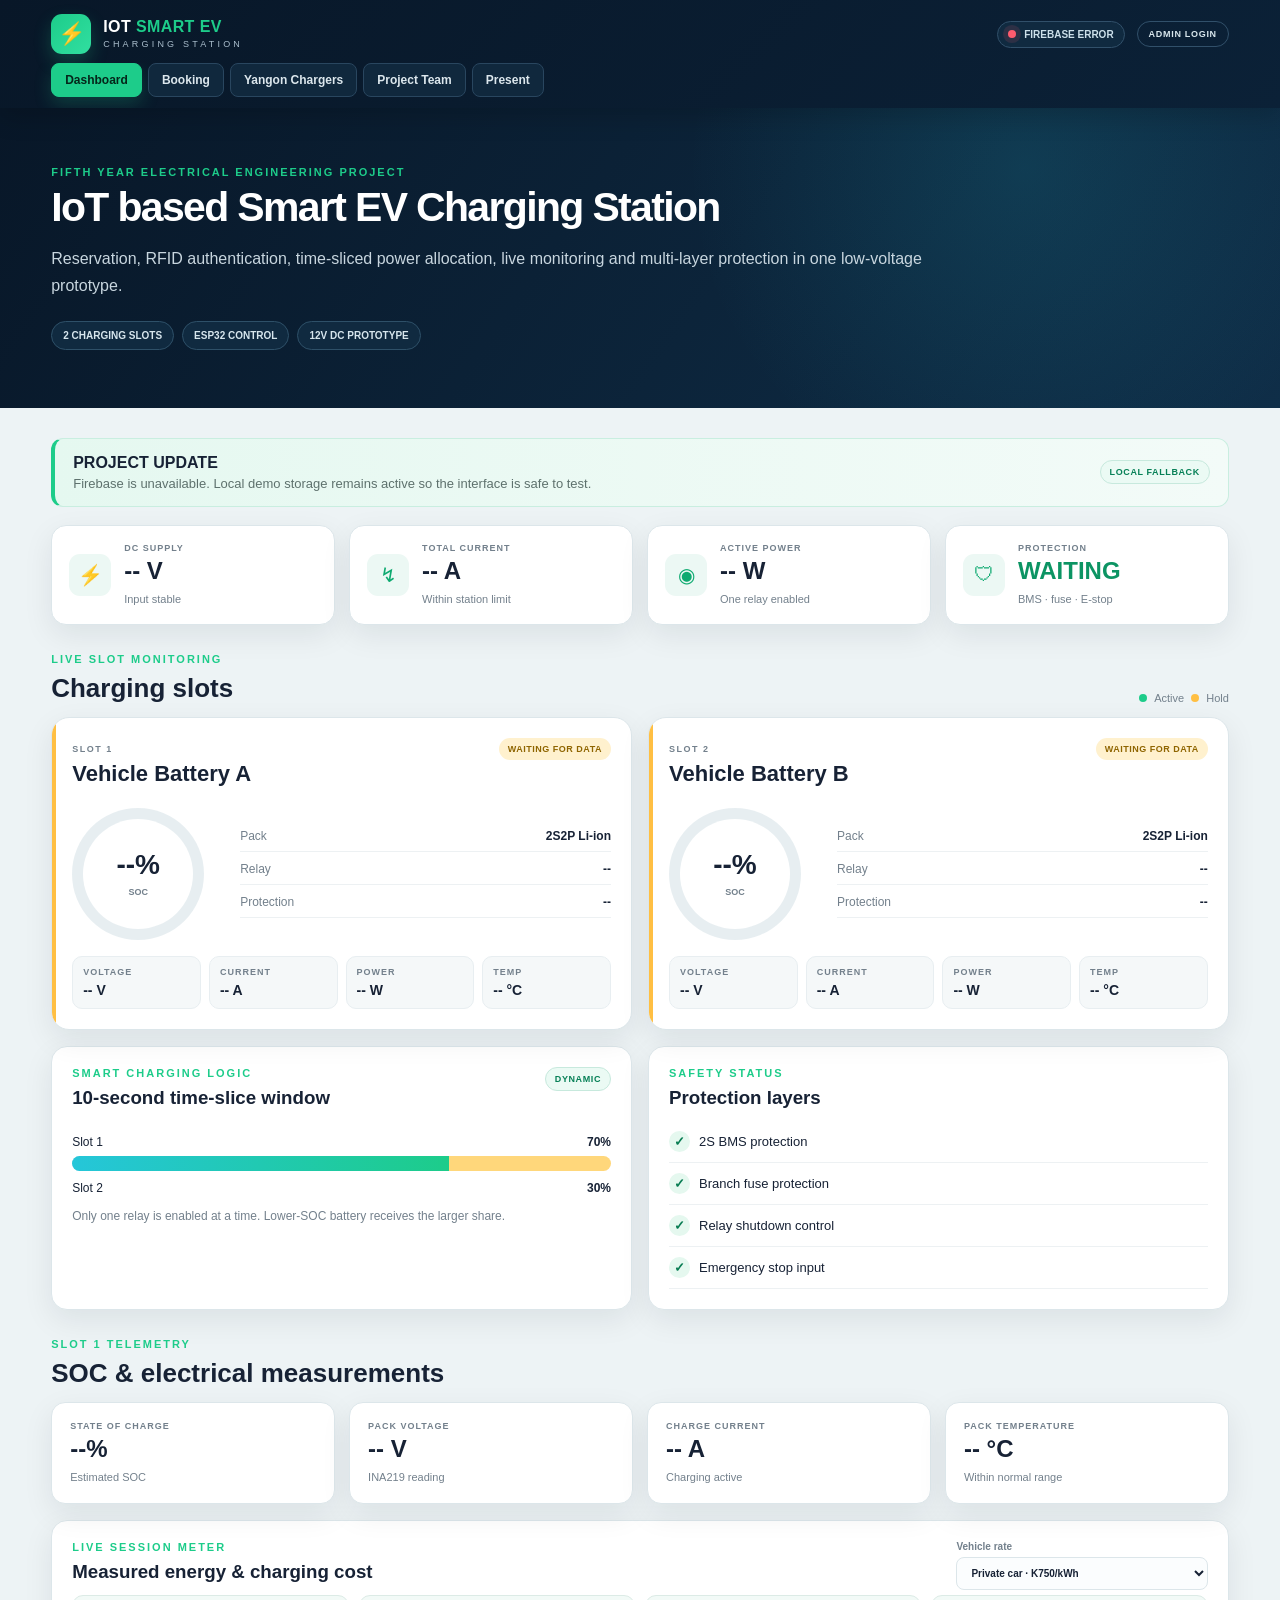
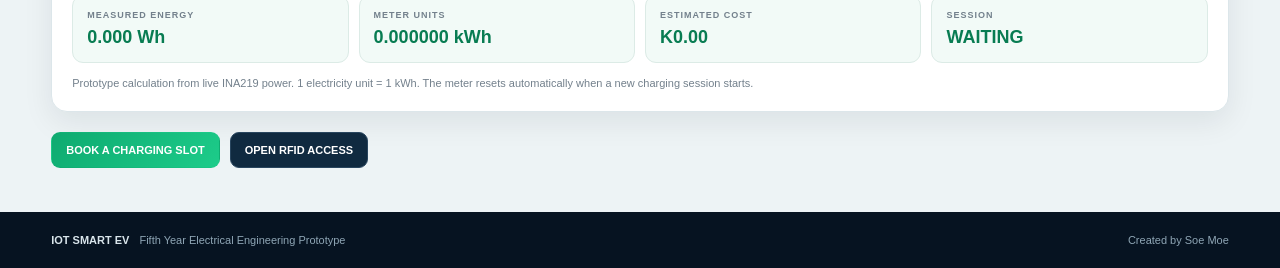
==== commit 6d1e5deb: "Enable no-show release and live cost meter in dashboard" ====
--- a/index.html
+++ b/index.html
@@ -6,7 +6,7 @@
   <meta name="theme-color" content="#081728">
   <title>IOT Smart EV Charging Station</title>
   <meta name="description" content="IoT based Smart EV Charging Station - Fifth Year Electrical Engineering Project">
-  <link rel="stylesheet" href="style.css?v=20261006-rfid-booking-v10">
+  <link rel="stylesheet" href="style.css?v=20261006-no-show-meter-v13">
 </head>
 <body>
 
@@ -279,6 +279,46 @@
       </article>
     </div>
 
+    <article class="panel session-meter-panel">
+      <div class="panel-head">
+        <div>
+          <p class="section-kicker">LIVE SESSION METER</p>
+          <h3>Measured energy & charging cost</h3>
+        </div>
+
+        <label class="billing-rate-control">
+          Vehicle rate
+          <select id="billingRate">
+            <option value="750">Private car · K750/kWh</option>
+            <option value="700">Passenger EV / Taxi · K700/kWh</option>
+          </select>
+        </label>
+      </div>
+
+      <div class="session-meter-grid">
+        <div>
+          <small>MEASURED ENERGY</small>
+          <strong id="sessionEnergyWh">0.000 Wh</strong>
+        </div>
+        <div>
+          <small>METER UNITS</small>
+          <strong id="sessionEnergyKwh">0.000000 kWh</strong>
+        </div>
+        <div>
+          <small>ESTIMATED COST</small>
+          <strong id="sessionCost">K0.00</strong>
+        </div>
+        <div>
+          <small>SESSION</small>
+          <strong id="sessionMeterStatus">WAITING</strong>
+        </div>
+      </div>
+
+      <p class="meter-note">
+        Prototype calculation from live INA219 power. 1 electricity unit = 1 kWh. The meter resets automatically when a new charging session starts.
+      </p>
+    </article>
+
     <div class="dashboard-actions">
       <button class="primary-btn" data-go="booking">BOOK A CHARGING SLOT</button>
       <button class="secondary-btn" data-go="rfid">OPEN RFID ACCESS</button>
@@ -313,18 +353,24 @@
         <div class="form-grid">
 
           <label>
-            Registered RFID Card
-            <select id="bookingCard" required>
-              <option value="">Select registered RFID card</option>
-            </select>
+            RFID Card UID
+            <input
+              id="bookingCard"
+              placeholder="Example: 42 8D 50 07"
+              autocomplete="off"
+              autocapitalize="characters"
+              spellcheck="false"
+              maxlength="20"
+              aria-describedby="bookingCardHint"
+              required>
             <small id="bookingCardHint" class="field-hint">
-              Choose a registered card, or tap it on the station reader.
+              Type the UID printed on the card. Spaces are optional.
             </small>
           </label>
 
           <label>
             Card Owner
-            <input id="driver" placeholder="Auto-filled from the selected card" readonly required>
+            <input id="driver" placeholder="Auto-filled after UID verification" readonly required>
           </label>
 
           <label>
@@ -362,7 +408,7 @@
 
         </div>
 
-        <button class="primary-btn wide" type="submit">
+        <button id="bookingSubmitBtn" class="primary-btn wide" type="submit" disabled>
           CHECK CONFLICT & CONFIRM BOOKING
         </button>
 
@@ -373,16 +419,17 @@
       <aside class="panel booking-info">
 
         <p class="section-kicker">HOW IT WORKS</p>
-        <h3>Conflict-aware reservation</h3>
+        <h3>Conflict-aware reservation & no-show release</h3>
 
         <ol>
-          <li>Select the registered RFID card; the verified owner name fills automatically.</li>
+          <li>Type the RFID UID printed on the card; the verified owner name fills automatically.</li>
           <li>The website checks the shared Firebase calendar and rejects overlaps.</li>
+          <li>Arrive within 15 minutes of the booked start time or the slot is released automatically.</li>
           <li>At the station, tap the same card. Its UID must match the confirmed booking.</li>
         </ol>
 
         <div class="note-box">
-          The UID is used as the unique booking identity, but it is selected or scanned instead of typed manually.
+          A successful RFID check-in during the 15-minute arrival window keeps the booking active. Unregistered cards cannot create a booking.
         </div>
 
       </aside>
@@ -955,7 +1002,7 @@
 
 </footer>
 
-<script type="module" src="app.js?v=20261006-rfid-booking-v11"></script>
+<script type="module" src="app.js?v=20261006-no-show-meter-v13"></script>
 
 </body>
 </html>
--- a/style.css
+++ b/style.css
@@ -689,6 +689,62 @@
   box-shadow:var(--shadow);
 }
 
+.session-meter-panel{
+  margin-top:16px;
+}
+
+.billing-rate-control{
+  min-width:230px;
+  color:var(--muted);
+  font-size:10px;
+  font-weight:800;
+}
+
+.billing-rate-control select{
+  width:100%;
+  margin-top:5px;
+  padding:9px 10px;
+  border:1px solid var(--border);
+  border-radius:8px;
+  background:#fbfdfe;
+  color:var(--ink);
+}
+
+.session-meter-grid{
+  display:grid;
+  grid-template-columns:repeat(4,minmax(0,1fr));
+  gap:10px;
+}
+
+.session-meter-grid>div{
+  padding:14px;
+  border:1px solid #dcebe6;
+  border-radius:11px;
+  background:#f2faf7;
+}
+
+.session-meter-grid small{
+  display:block;
+  color:var(--muted);
+  font-size:9px;
+  font-weight:900;
+  letter-spacing:1px;
+}
+
+.session-meter-grid strong{
+  display:block;
+  margin-top:7px;
+  color:#087c52;
+  font-size:18px;
+}
+
+.meter-note{
+  margin:12px 0 0;
+  color:var(--muted);
+  font-size:11px;
+  line-height:1.5;
+}
+
 /* ===========================
    BUTTONS
 =========================== */
@@ -802,6 +858,25 @@
   line-height:1.45;
 }
 
+.field-hint.ok{
+  color:#087c52;
+}
+
+.field-hint.error{
+  color:#bd3d3d;
+}
+
+#bookingCard[aria-invalid="true"]{
+  border-color:#d75a5a;
+  box-shadow:0 0 0 3px rgba(215,90,90,.1);
+}
+
+#bookingSubmitBtn:disabled{
+  opacity:.52;
+  cursor:not-allowed;
+  filter:grayscale(.35);
+}
+
 .form-message{
   min-height:24px;
   margin-top:10px;
@@ -891,6 +966,19 @@
 .booking-item span{
   font-size:11px;
   color:var(--muted);
+}
+
+.booking-arrival-state{
+  display:block;
+  margin-top:5px;
+  color:#a46a00;
+  font-size:9px;
+  font-weight:900;
+  letter-spacing:.5px;
+}
+
+.booking-arrival-state.checked-in{
+  color:#087c52;
 }
 
 .empty-state{
@@ -1334,7 +1422,8 @@
 @media(max-width:1000px){
 
   .metric-grid,
-  .measurement-grid{
+  .measurement-grid,
+  .session-meter-grid{
     grid-template-columns:repeat(2,1fr);
   }
 
@@ -1370,6 +1459,7 @@
 
   .metric-grid,
   .measurement-grid,
+  .session-meter-grid,
   .slot-grid,
   .two-col,
   .booking-layout,
@@ -1380,6 +1470,15 @@
     grid-template-columns:1fr;
   }
 
+  .session-meter-panel .panel-head{
+    flex-direction:column;
+  }
+
+  .billing-rate-control{
+    width:100%;
+    min-width:0;
+  }
+
   .soc-row{
     grid-template-columns:120px 1fr;
   }
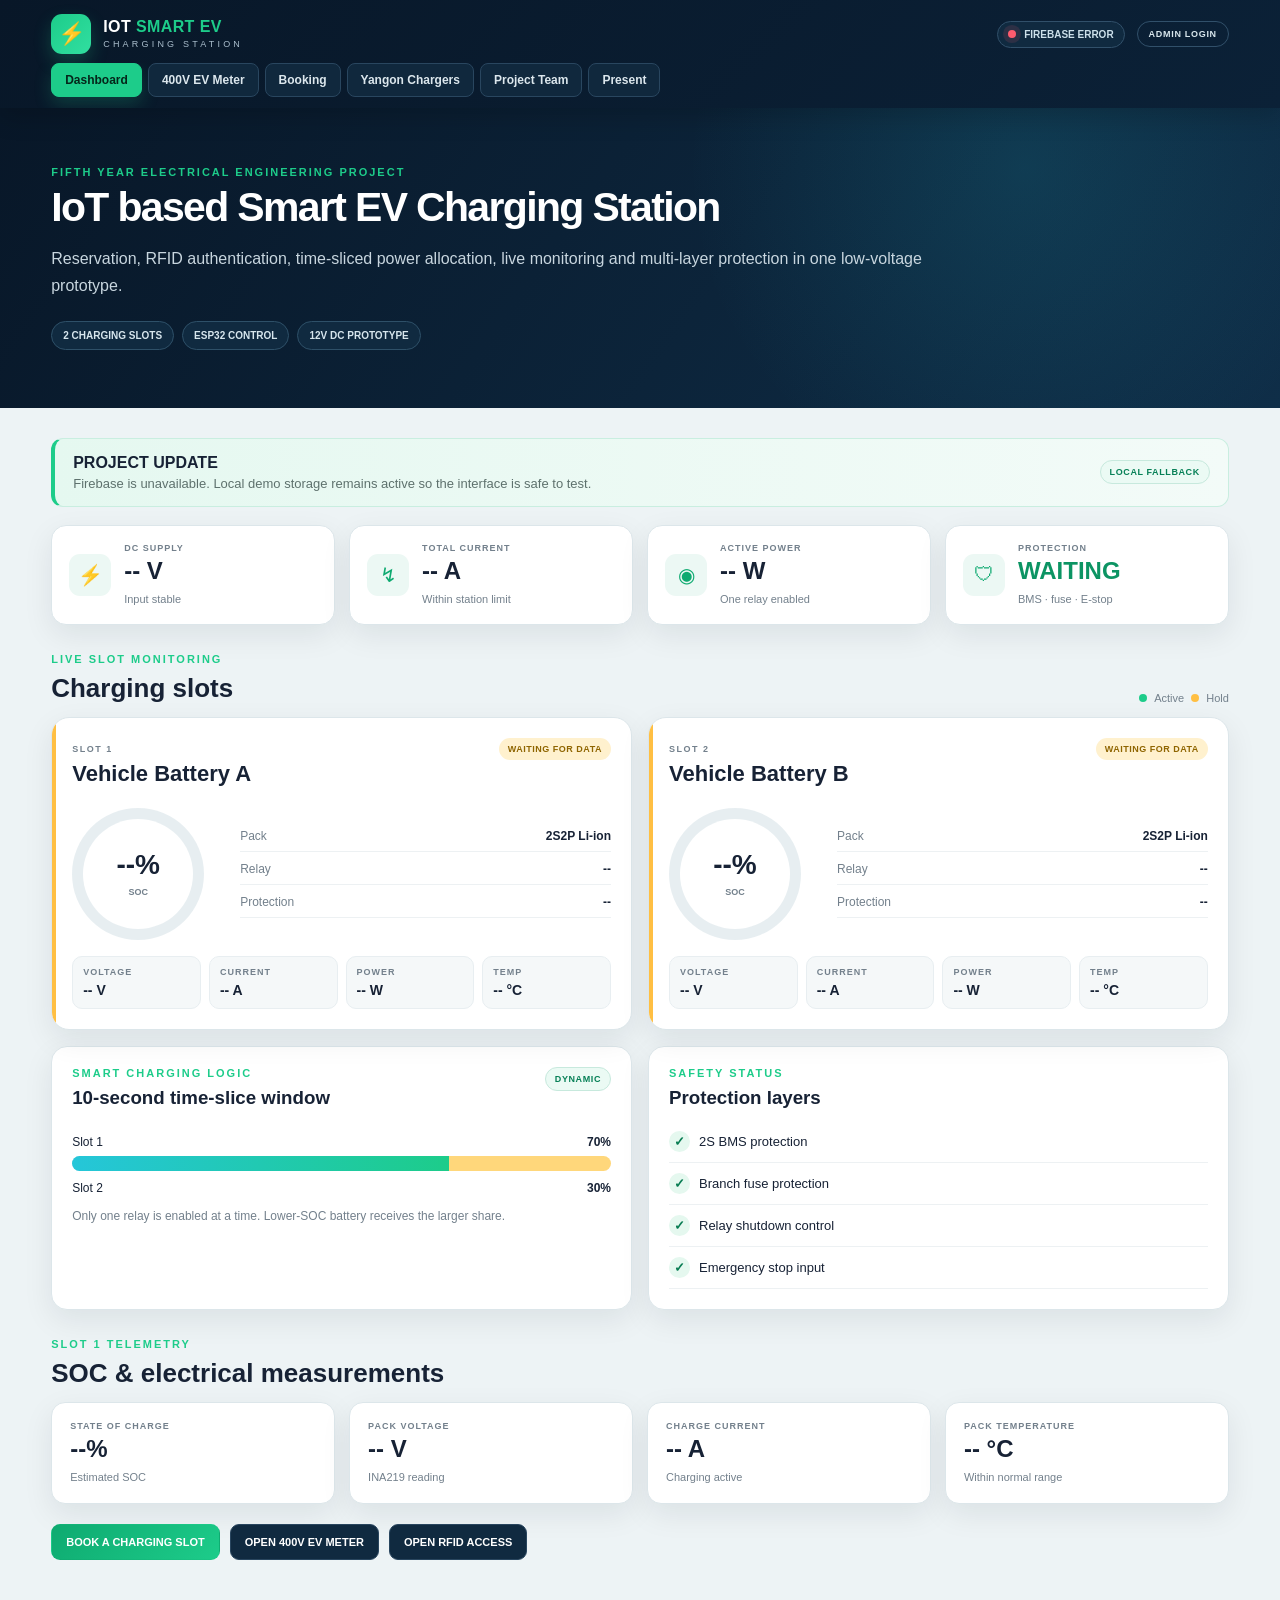
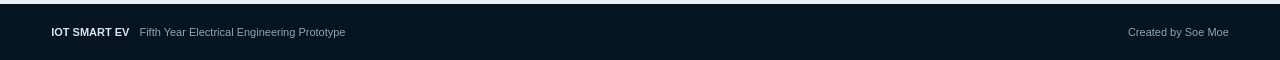
==== commit ab795e93: "Add 400V-class EV meter dashboard Add a dedicated projected meter page with transparent 400V-class s" ====
--- a/index.html
+++ b/index.html
@@ -6,7 +6,7 @@
   <meta name="theme-color" content="#081728">
   <title>IOT Smart EV Charging Station</title>
   <meta name="description" content="IoT based Smart EV Charging Station - Fifth Year Electrical Engineering Project">
-  <link rel="stylesheet" href="style.css?v=20261006-no-show-meter-v13">
+  <link rel="stylesheet" href="style.css?v=20261006-400v-meter-v14">
 </head>
 <body>
 
@@ -27,6 +27,7 @@
 
   <nav class="top-nav" aria-label="Main navigation">
     <button class="nav-tab active" data-page="dashboard">Dashboard</button>
+    <button class="nav-tab" data-page="meter">400V EV Meter</button>
     <button class="nav-tab" data-page="booking">Booking</button>
     <button class="nav-tab admin-only hidden" data-page="rfid">RFID Access</button>
     <button class="nav-tab" data-page="chargers">Yangon Chargers</button>
@@ -279,11 +280,56 @@
       </article>
     </div>
 
-    <article class="panel session-meter-panel">
-      <div class="panel-head">
+    <div class="dashboard-actions">
+      <button class="primary-btn" data-go="booking">BOOK A CHARGING SLOT</button>
+      <button class="secondary-btn" data-go="meter">OPEN 400V EV METER</button>
+      <button class="secondary-btn" data-go="rfid">OPEN RFID ACCESS</button>
+    </div>
+
+  </div>
+</section>
+
+<section id="meter" class="page ev-meter-page">
+
+  <div class="page-hero meter-page-hero">
+    <p class="eyebrow">400V-CLASS DIGITAL TWIN</p>
+    <h1>Projected EV energy meter</h1>
+    <p>
+      A transparent engineering projection that maps the low-voltage prototype
+      to a 400V-class EV charging model while the physical safety system remains
+      controlled only by the real INA219 measurements.
+    </p>
+
+    <div class="meter-scale-pills" aria-label="Digital twin scale factors">
+      <span>VOLTAGE ×50</span>
+      <span>CURRENT ×5</span>
+      <span>POWER &amp; ENERGY ×250</span>
+    </div>
+  </div>
+
+  <div class="section-wrap meter-section-wrap">
+
+    <div class="projection-disclaimer">
+      <div class="projection-mark" aria-hidden="true">EV</div>
+      <div>
+        <b>PROJECTED MODEL — NOT AN ACTUAL UTILITY BILL</b>
+        <p>
+          Meter units and cost on this page are shown only for the 400V-class EV model.
+          Actual prototype energy units are intentionally not displayed.
+        </p>
+      </div>
+      <span id="meterSourceState" class="status-tag">WAITING</span>
+    </div>
+
+    <article class="panel ev-meter-console">
+      <div class="meter-console-head">
         <div>
-          <p class="section-kicker">LIVE SESSION METER</p>
-          <h3>Measured energy & charging cost</h3>
+          <p class="section-kicker">LIVE DIGITAL TWIN</p>
+          <h2>400V-class charging output</h2>
+          <p class="meter-console-copy">
+            Live values are derived from Slot 1 using one consistent scale, so
+            projected power always remains equal to voltage × current.
+          </p>
         </div>
 
         <label class="billing-rate-control">
@@ -295,36 +341,77 @@
         </label>
       </div>
 
-      <div class="session-meter-grid">
+      <div class="ev-meter-live-grid">
+        <div class="ev-meter-reading">
+          <span class="meter-reading-icon">V</span>
+          <small>PROJECTED VOLTAGE</small>
+          <strong id="projectedVoltage">0.0 V</strong>
+          <em>400V-class range</em>
+        </div>
+
+        <div class="ev-meter-reading">
+          <span class="meter-reading-icon">A</span>
+          <small>PROJECTED CURRENT</small>
+          <strong id="projectedCurrent">0.00 A</strong>
+          <em>Scaled live current</em>
+        </div>
+
+        <div class="ev-meter-reading featured-reading">
+          <span class="meter-reading-icon">kW</span>
+          <small>PROJECTED POWER</small>
+          <strong id="projectedPower">0.000 kW</strong>
+          <em>Voltage × current</em>
+        </div>
+      </div>
+
+      <div class="meter-divider" aria-hidden="true"></div>
+
+      <div class="ev-meter-billing-grid">
+        <div class="billing-result main-billing-result">
+          <small>PROJECTED SESSION METER UNITS</small>
+          <strong id="sessionEnergyKwh">0.000000 kWh</strong>
+          <span>1 electricity unit = 1 kWh</span>
+        </div>
+
+        <div class="billing-result cost-result">
+          <small>PROJECTED SESSION COST</small>
+          <strong id="sessionCost">K0.00</strong>
+          <span>Based on selected vehicle rate</span>
+        </div>
+
+        <div class="billing-result">
+          <small>PROJECTED 1-HOUR ENERGY</small>
+          <strong id="projectedHourEnergy">0.000 kWh</strong>
+          <span>At the latest charging power</span>
+        </div>
+
+        <div class="billing-result">
+          <small>PROJECTED 1-HOUR COST</small>
+          <strong id="projectedHourCost">K0.00</strong>
+          <span>Reference estimate only</span>
+        </div>
+      </div>
+
+      <div class="meter-session-footer">
         <div>
-          <small>MEASURED ENERGY</small>
-          <strong id="sessionEnergyWh">0.000 Wh</strong>
-        </div>
-        <div>
-          <small>METER UNITS</small>
-          <strong id="sessionEnergyKwh">0.000000 kWh</strong>
-        </div>
-        <div>
-          <small>ESTIMATED COST</small>
-          <strong id="sessionCost">K0.00</strong>
-        </div>
-        <div>
-          <small>SESSION</small>
-          <strong id="sessionMeterStatus">WAITING</strong>
-        </div>
-      </div>
-
-      <p class="meter-note">
-        Prototype calculation from live INA219 power. 1 electricity unit = 1 kWh. The meter resets automatically when a new charging session starts.
-      </p>
+          <small>SESSION STATUS</small>
+          <strong id="sessionMeterStatus">WAITING FOR CHARGING</strong>
+        </div>
+        <p>
+          A new charging session resets the projected meter automatically.
+          RFID, relay control and all protection limits continue to use actual values.
+        </p>
+      </div>
     </article>
 
-    <div class="dashboard-actions">
-      <button class="primary-btn" data-go="booking">BOOK A CHARGING SLOT</button>
-      <button class="secondary-btn" data-go="rfid">OPEN RFID ACCESS</button>
-    </div>
-
-  </div>
+    <div class="meter-method-row">
+      <span>2S PROTOTYPE</span>
+      <b>×50 V · ×5 A</b>
+      <span>400V-CLASS EV MODEL</span>
+    </div>
+
+  </div>
+
 </section>
 
 <section id="booking" class="page">
@@ -1002,7 +1089,7 @@
 
 </footer>
 
-<script type="module" src="app.js?v=20261006-no-show-meter-v13"></script>
+<script type="module" src="app.js?v=20261006-400v-meter-v14"></script>
 
 </body>
 </html>
--- a/style.css
+++ b/style.css
@@ -689,60 +689,296 @@
   box-shadow:var(--shadow);
 }
 
-.session-meter-panel{
-  margin-top:16px;
+/* ===========================
+   400V-CLASS EV METER
+=========================== */
+
+.meter-page-hero{
+  position:relative;
+  overflow:hidden;
+  background:
+    radial-gradient(circle at 82% 35%,rgba(29,204,138,.24),transparent 29%),
+    radial-gradient(circle at 68% 0,rgba(37,198,217,.17),transparent 31%),
+    linear-gradient(125deg,#061321,#0b2940 62%,#073a35);
+}
+
+.meter-page-hero:after{
+  content:"";
+  position:absolute;
+  right:-90px;
+  bottom:-150px;
+  width:420px;
+  height:420px;
+  border:1px solid rgba(105,236,190,.2);
+  border-radius:50%;
+  box-shadow:
+    0 0 0 42px rgba(105,236,190,.035),
+    0 0 0 96px rgba(105,236,190,.025);
+}
+
+.meter-page-hero>*{
+  position:relative;
+  z-index:1;
+}
+
+.meter-scale-pills{
+  display:flex;
+  flex-wrap:wrap;
+  gap:8px;
+  margin-top:22px;
+}
+
+.meter-scale-pills span{
+  border:1px solid rgba(109,232,190,.34);
+  background:rgba(6,31,37,.7);
+  color:#8df3cb;
+  border-radius:99px;
+  padding:8px 11px;
+  font-size:10px;
+  font-weight:900;
+  letter-spacing:.7px;
+}
+
+.meter-section-wrap{
+  max-width:1240px;
+}
+
+.projection-disclaimer{
+  display:grid;
+  grid-template-columns:auto 1fr auto;
+  align-items:center;
+  gap:15px;
+  padding:16px 18px;
+  margin-bottom:16px;
+  border:1px solid #c9eee0;
+  border-left:4px solid var(--green);
+  border-radius:14px;
+  background:linear-gradient(110deg,#e7f9f2,#f8fcfb);
+}
+
+.projection-mark{
+  display:grid;
+  place-items:center;
+  width:44px;
+  height:44px;
+  border-radius:12px;
+  background:#09253a;
+  color:#6de8be;
+  font-size:12px;
+  font-weight:950;
+  letter-spacing:1px;
+}
+
+.projection-disclaimer b{
+  display:block;
+  color:#075b42;
+  font-size:12px;
+  letter-spacing:.4px;
+}
+
+.projection-disclaimer p{
+  margin:4px 0 0;
+  color:#577069;
+  font-size:12px;
+  line-height:1.55;
+}
+
+.ev-meter-console{
+  border:1px solid #1a4656;
+  background:
+    radial-gradient(circle at 100% 0,rgba(29,204,138,.13),transparent 28%),
+    linear-gradient(145deg,#071827,#0a2234);
+  color:#eef8f8;
+  box-shadow:0 18px 42px rgba(8,23,40,.18);
+}
+
+.meter-console-head{
+  display:flex;
+  align-items:start;
+  justify-content:space-between;
+  gap:24px;
+}
+
+.meter-console-head h2{
+  margin:0;
+  font-size:clamp(24px,4vw,38px);
+}
+
+.meter-console-copy{
+  max-width:700px;
+  margin:8px 0 0;
+  color:#9bb1bd;
+  font-size:12px;
+  line-height:1.6;
 }
 
 .billing-rate-control{
-  min-width:230px;
-  color:var(--muted);
+  min-width:245px;
+  color:#9db3be;
   font-size:10px;
   font-weight:800;
+  letter-spacing:.4px;
 }
 
 .billing-rate-control select{
   width:100%;
-  margin-top:5px;
-  padding:9px 10px;
-  border:1px solid var(--border);
-  border-radius:8px;
-  background:#fbfdfe;
-  color:var(--ink);
-}
-
-.session-meter-grid{
+  margin-top:6px;
+  padding:10px 11px;
+  border:1px solid #315265;
+  border-radius:9px;
+  background:#102b3e;
+  color:#f2fafb;
+}
+
+.ev-meter-live-grid{
+  display:grid;
+  grid-template-columns:repeat(3,minmax(0,1fr));
+  gap:12px;
+  margin-top:24px;
+}
+
+.ev-meter-reading{
+  position:relative;
+  min-height:142px;
+  padding:18px;
+  border:1px solid #25465a;
+  border-radius:15px;
+  background:rgba(15,43,62,.72);
+  overflow:hidden;
+}
+
+.ev-meter-reading.featured-reading{
+  border-color:rgba(57,219,159,.48);
+  background:linear-gradient(145deg,rgba(13,79,62,.72),rgba(12,52,56,.72));
+}
+
+.meter-reading-icon{
+  position:absolute;
+  right:15px;
+  top:13px;
+  display:grid;
+  place-items:center;
+  min-width:34px;
+  height:34px;
+  padding:0 7px;
+  border-radius:10px;
+  background:rgba(109,232,190,.1);
+  color:#6de8be;
+  font-size:11px;
+  font-weight:900;
+}
+
+.ev-meter-reading small,
+.billing-result small,
+.meter-session-footer small{
+  display:block;
+  color:#8da6b3;
+  font-size:9px;
+  font-weight:900;
+  letter-spacing:1.2px;
+}
+
+.ev-meter-reading strong{
+  display:block;
+  margin-top:22px;
+  color:#f3fbfa;
+  font-size:clamp(25px,4vw,38px);
+  line-height:1;
+}
+
+.ev-meter-reading em{
+  display:block;
+  margin-top:10px;
+  color:#82a0ad;
+  font-size:10px;
+  font-style:normal;
+}
+
+.meter-divider{
+  height:1px;
+  margin:24px 0;
+  background:linear-gradient(90deg,transparent,#2b5163 10%,#2b5163 90%,transparent);
+}
+
+.ev-meter-billing-grid{
   display:grid;
   grid-template-columns:repeat(4,minmax(0,1fr));
-  gap:10px;
-}
-
-.session-meter-grid>div{
-  padding:14px;
-  border:1px solid #dcebe6;
-  border-radius:11px;
-  background:#f2faf7;
-}
-
-.session-meter-grid small{
+  gap:12px;
+}
+
+.billing-result{
+  padding:17px;
+  border:1px solid #24485b;
+  border-radius:14px;
+  background:#0c2639;
+}
+
+.billing-result.main-billing-result,
+.billing-result.cost-result{
+  grid-column:span 2;
+  background:linear-gradient(135deg,rgba(12,72,61,.85),rgba(10,44,52,.85));
+  border-color:rgba(62,211,157,.42);
+}
+
+.billing-result strong{
   display:block;
-  color:var(--muted);
-  font-size:9px;
-  font-weight:900;
-  letter-spacing:1px;
-}
-
-.session-meter-grid strong{
+  margin:8px 0 6px;
+  color:#72efc2;
+  font-size:clamp(20px,3vw,31px);
+}
+
+.billing-result span{
+  color:#89a4b0;
+  font-size:10px;
+}
+
+.meter-session-footer{
+  display:grid;
+  grid-template-columns:minmax(190px,.55fr) 1.45fr;
+  gap:24px;
+  align-items:center;
+  margin-top:18px;
+  padding:16px 18px;
+  border:1px solid #24475a;
+  border-radius:13px;
+  background:rgba(5,18,30,.7);
+}
+
+.meter-session-footer strong{
   display:block;
   margin-top:7px;
+  color:#ffca67;
+  font-size:14px;
+}
+
+.meter-session-footer p{
+  margin:0;
+  color:#91a8b4;
+  font-size:11px;
+  line-height:1.6;
+}
+
+.meter-method-row{
+  display:grid;
+  grid-template-columns:1fr auto 1fr;
+  align-items:center;
+  gap:14px;
+  margin-top:16px;
+  padding:14px 18px;
+  border:1px solid var(--border);
+  border-radius:13px;
+  background:#fff;
+  box-shadow:var(--shadow);
+  color:#586b78;
+  font-size:10px;
+  font-weight:900;
+  letter-spacing:.8px;
+  text-align:center;
+}
+
+.meter-method-row b{
   color:#087c52;
-  font-size:18px;
-}
-
-.meter-note{
-  margin:12px 0 0;
-  color:var(--muted);
-  font-size:11px;
-  line-height:1.5;
+  font-size:13px;
 }
 
 /* ===========================
@@ -1423,7 +1659,7 @@
 
   .metric-grid,
   .measurement-grid,
-  .session-meter-grid{
+  .ev-meter-billing-grid{
     grid-template-columns:repeat(2,1fr);
   }
 
@@ -1459,7 +1695,8 @@
 
   .metric-grid,
   .measurement-grid,
-  .session-meter-grid,
+  .ev-meter-live-grid,
+  .ev-meter-billing-grid,
   .slot-grid,
   .two-col,
   .booking-layout,
@@ -1470,8 +1707,31 @@
     grid-template-columns:1fr;
   }
 
-  .session-meter-panel .panel-head{
+  .meter-console-head{
     flex-direction:column;
+  }
+
+  .projection-disclaimer{
+    grid-template-columns:auto 1fr;
+  }
+
+  .projection-disclaimer .status-tag{
+    grid-column:1 / -1;
+    justify-self:start;
+  }
+
+  .billing-result.main-billing-result,
+  .billing-result.cost-result{
+    grid-column:span 1;
+  }
+
+  .meter-session-footer,
+  .meter-method-row{
+    grid-template-columns:1fr;
+  }
+
+  .meter-method-row{
+    gap:8px;
   }
 
   .billing-rate-control{
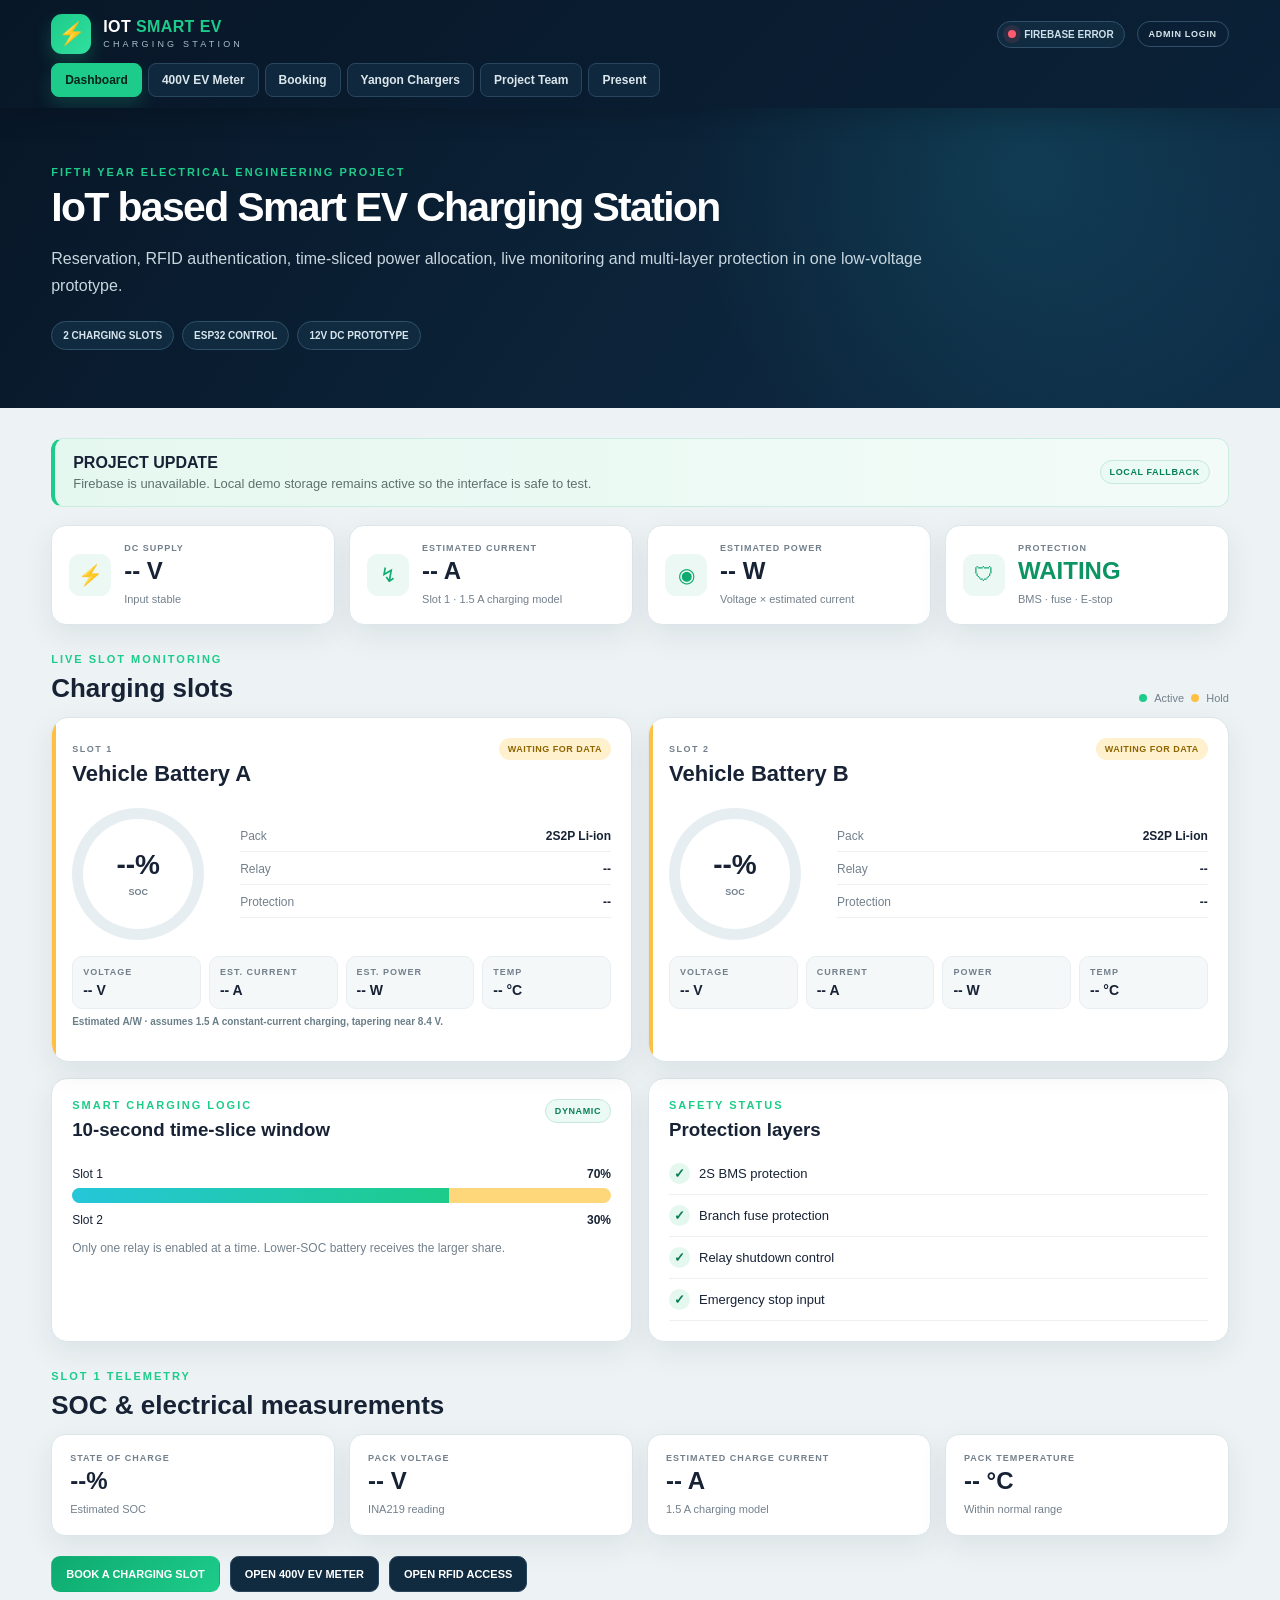
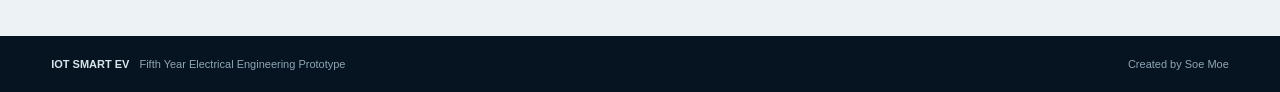
==== commit 090b3e6b: "Show labeled charging estimates from live station state Keep voltage, SOC, relay and protection live" ====
--- a/index.html
+++ b/index.html
@@ -6,7 +6,7 @@
   <meta name="theme-color" content="#081728">
   <title>IOT Smart EV Charging Station</title>
   <meta name="description" content="IoT based Smart EV Charging Station - Fifth Year Electrical Engineering Project">
-  <link rel="stylesheet" href="style.css?v=20261006-400v-meter-v14">
+  <link rel="stylesheet" href="style.css?v=20261007-stability-v17">
 </head>
 <body>
 
@@ -80,18 +80,18 @@
       <article class="metric-card">
         <div class="metric-icon">↯</div>
         <div>
-          <small>TOTAL CURRENT</small>
+          <small>ESTIMATED CURRENT</small>
           <strong id="stationCurrent">-- A</strong>
-          <span>Within station limit</span>
+          <span>Slot 1 · 1.5 A charging model</span>
         </div>
       </article>
 
       <article class="metric-card">
         <div class="metric-icon">◉</div>
         <div>
-          <small>ACTIVE POWER</small>
+          <small>ESTIMATED POWER</small>
           <strong id="stationPower">-- W</strong>
-          <span>One relay enabled</span>
+          <span>Voltage × estimated current</span>
         </div>
       </article>
 
@@ -149,10 +149,12 @@
 
         <div class="reading-grid">
           <div><small>VOLTAGE</small><strong id="slot1Voltage">-- V</strong></div>
-          <div><small>CURRENT</small><strong id="slot1Current">-- A</strong></div>
-          <div><small>POWER</small><strong id="slot1Power">-- W</strong></div>
+          <div><small>EST. CURRENT</small><strong id="slot1Current">-- A</strong></div>
+          <div><small>EST. POWER</small><strong id="slot1Power">-- W</strong></div>
           <div><small>TEMP</small><strong id="slot1Temperature">-- °C</strong></div>
         </div>
+
+        <p class="field-hint">Estimated A/W · assumes 1.5 A constant-current charging, tapering near 8.4 V.</p>
 
       </article>
 
@@ -268,9 +270,9 @@
       </article>
 
       <article>
-        <small>CHARGE CURRENT</small>
+        <small>ESTIMATED CHARGE CURRENT</small>
         <strong id="telemetryCurrent">-- A</strong>
-        <span>Charging active</span>
+        <span>1.5 A charging model</span>
       </article>
 
       <article>
@@ -295,14 +297,14 @@
     <p class="eyebrow">400V-CLASS DIGITAL TWIN</p>
     <h1>Projected EV energy meter</h1>
     <p>
-      A transparent engineering projection that maps the low-voltage prototype
+      An estimated engineering projection that maps the low-voltage prototype
       to a 400V-class EV charging model while the physical safety system remains
       controlled only by the real INA219 measurements.
     </p>
 
     <div class="meter-scale-pills" aria-label="Digital twin scale factors">
       <span>VOLTAGE ×50</span>
-      <span>CURRENT ×5</span>
+      <span>ESTIMATED CURRENT ×5</span>
       <span>POWER &amp; ENERGY ×250</span>
     </div>
   </div>
@@ -314,8 +316,8 @@
       <div>
         <b>PROJECTED MODEL — NOT AN ACTUAL UTILITY BILL</b>
         <p>
-          Meter units and cost on this page are shown only for the 400V-class EV model.
-          Actual prototype energy units are intentionally not displayed.
+          Current, power, energy and cost use an assumed 1.5 A charging model.
+          Voltage, relay state and protection come from live station data.
         </p>
       </div>
       <span id="meterSourceState" class="status-tag">WAITING</span>
@@ -327,8 +329,8 @@
           <p class="section-kicker">LIVE DIGITAL TWIN</p>
           <h2>400V-class charging output</h2>
           <p class="meter-console-copy">
-            Live values are derived from Slot 1 using one consistent scale, so
-            projected power always remains equal to voltage × current.
+            Live Slot 1 voltage and estimated charging current use one consistent
+            scale, so projected power always equals voltage × current.
           </p>
         </div>
 
@@ -353,7 +355,7 @@
           <span class="meter-reading-icon">A</span>
           <small>PROJECTED CURRENT</small>
           <strong id="projectedCurrent">0.00 A</strong>
-          <em>Scaled live current</em>
+          <em>Scaled estimated current</em>
         </div>
 
         <div class="ev-meter-reading featured-reading">
@@ -402,6 +404,15 @@
           RFID, relay control and all protection limits continue to use actual values.
         </p>
       </div>
+
+      <div id="meterSessionActions" class="meter-session-actions" hidden>
+        <button id="viewReceiptBtn" class="receipt-primary-btn" type="button">
+          VIEW FINAL RECEIPT
+        </button>
+        <button id="resetSessionBtn" class="receipt-secondary-btn" type="button">
+          NEW SESSION / CLEAR METER
+        </button>
+      </div>
     </article>
 
     <div class="meter-method-row">
@@ -413,6 +424,65 @@
   </div>
 
 </section>
+
+<dialog id="chargingReceiptDialog" class="receipt-dialog" aria-labelledby="receiptTitle">
+  <article id="chargingReceipt" class="charging-receipt">
+    <header class="receipt-header">
+      <div class="receipt-brand-mark" aria-hidden="true">⚡</div>
+      <div>
+        <p>IOT SMART EV CHARGING STATION</p>
+        <h2 id="receiptTitle">Charging Session Complete</h2>
+      </div>
+      <span class="receipt-status">FINAL ESTIMATE</span>
+    </header>
+
+    <div class="receipt-model-note">
+      400V-CLASS PROJECTED CHARGING RECEIPT · PROTOTYPE ESTIMATE
+    </div>
+
+    <dl class="receipt-details">
+      <div><dt>Receipt ID</dt><dd id="receiptId">—</dd></div>
+      <div><dt>Charging slot</dt><dd id="receiptSlot">Slot 1</dd></div>
+      <div><dt>Card owner</dt><dd id="receiptOwner">—</dd></div>
+      <div><dt>Card UID</dt><dd id="receiptUid">—</dd></div>
+      <div><dt>Vehicle / plate</dt><dd id="receiptPlate">—</dd></div>
+      <div><dt>Vehicle rate</dt><dd id="receiptVehicleType">—</dd></div>
+      <div><dt>Start time</dt><dd id="receiptStartedAt">—</dd></div>
+      <div><dt>End time</dt><dd id="receiptEndedAt">—</dd></div>
+      <div><dt>Charging duration</dt><dd id="receiptDuration">—</dd></div>
+    </dl>
+
+    <div class="receipt-billing">
+      <div>
+        <span>Projected energy</span>
+        <strong id="receiptEnergy">0.000000 kWh</strong>
+      </div>
+      <div>
+        <span>Rate</span>
+        <strong id="receiptRate">K750.00 / kWh</strong>
+      </div>
+      <div class="receipt-total">
+        <span>Total projected amount</span>
+        <strong id="receiptTotal">K0.00</strong>
+      </div>
+    </div>
+
+    <p class="receipt-disclaimer">
+      This receipt is calculated from the transparent 400V-class digital-twin
+      projection using the assumed charging current. It is a prototype estimate
+      and not an actual utility bill.
+    </p>
+
+    <footer class="receipt-actions">
+      <button id="printReceiptBtn" class="receipt-primary-btn" type="button">
+        PRINT / SAVE RECEIPT
+      </button>
+      <button id="closeReceiptBtn" class="receipt-secondary-btn" type="button">
+        CLOSE
+      </button>
+    </footer>
+  </article>
+</dialog>
 
 <section id="booking" class="page">
 
@@ -1089,7 +1159,7 @@
 
 </footer>
 
-<script type="module" src="app.js?v=20261006-400v-meter-v14"></script>
+<script type="module" src="app.js?v=20261007-estimated-v18"></script>
 
 </body>
 </html>
--- a/style.css
+++ b/style.css
@@ -958,6 +958,229 @@
   line-height:1.6;
 }
 
+.meter-session-actions{
+  display:flex;
+  justify-content:flex-end;
+  gap:10px;
+  margin-top:14px;
+}
+
+.meter-session-actions[hidden]{
+  display:none;
+}
+
+.receipt-primary-btn,
+.receipt-secondary-btn{
+  border:1px solid transparent;
+  border-radius:10px;
+  padding:11px 15px;
+  font-size:10px;
+  font-weight:900;
+  letter-spacing:.55px;
+  cursor:pointer;
+}
+
+.receipt-primary-btn{
+  color:#042119;
+  background:linear-gradient(135deg,#79f0c7,#31cf96);
+  box-shadow:0 8px 20px rgba(49,207,150,.18);
+}
+
+.receipt-secondary-btn{
+  color:#dcebef;
+  border-color:#3c5b6a;
+  background:#132d3d;
+}
+
+.billing-rate-control select:disabled{
+  cursor:not-allowed;
+  opacity:.72;
+}
+
+.receipt-dialog{
+  width:min(720px,calc(100% - 28px));
+  max-height:calc(100vh - 28px);
+  padding:0;
+  border:0;
+  border-radius:22px;
+  background:transparent;
+  box-shadow:0 26px 80px rgba(0,0,0,.38);
+  overflow:auto;
+}
+
+.receipt-dialog::backdrop{
+  background:rgba(3,12,20,.76);
+  backdrop-filter:blur(4px);
+}
+
+.charging-receipt{
+  position:relative;
+  padding:26px;
+  border:1px solid #cfe4dc;
+  border-top:6px solid #31cf96;
+  border-radius:20px;
+  background:
+    radial-gradient(circle at 100% 0,rgba(49,207,150,.11),transparent 28%),
+    #fff;
+  color:#102534;
+}
+
+.receipt-header{
+  display:grid;
+  grid-template-columns:auto 1fr auto;
+  align-items:center;
+  gap:14px;
+  padding-bottom:18px;
+  border-bottom:1px dashed #bdd4cc;
+}
+
+.receipt-brand-mark{
+  display:grid;
+  place-items:center;
+  width:48px;
+  height:48px;
+  border-radius:13px;
+  background:linear-gradient(145deg,#0a2637,#0d594a);
+  color:#75efc4;
+  font-size:23px;
+}
+
+.receipt-header p{
+  margin:0 0 4px;
+  color:#14825f;
+  font-size:9px;
+  font-weight:950;
+  letter-spacing:1.2px;
+}
+
+.receipt-header h2{
+  margin:0;
+  color:#0b2232;
+  font-size:clamp(21px,4vw,31px);
+}
+
+.receipt-status{
+  padding:7px 10px;
+  border:1px solid #a7e7d0;
+  border-radius:99px;
+  background:#e8faf3;
+  color:#087c57;
+  font-size:9px;
+  font-weight:950;
+  letter-spacing:.7px;
+}
+
+.receipt-model-note{
+  margin:16px 0;
+  padding:10px 12px;
+  border-radius:10px;
+  background:#0b2638;
+  color:#7cefc7;
+  font-size:9px;
+  font-weight:900;
+  letter-spacing:.75px;
+  text-align:center;
+}
+
+.receipt-details{
+  display:grid;
+  grid-template-columns:repeat(2,minmax(0,1fr));
+  gap:0 22px;
+  margin:0;
+}
+
+.receipt-details>div{
+  display:flex;
+  justify-content:space-between;
+  gap:14px;
+  padding:10px 0;
+  border-bottom:1px solid #e4eeea;
+}
+
+.receipt-details dt{
+  color:#698078;
+  font-size:10px;
+  font-weight:750;
+}
+
+.receipt-details dd{
+  margin:0;
+  color:#172c39;
+  font-size:11px;
+  font-weight:900;
+  text-align:right;
+  overflow-wrap:anywhere;
+}
+
+.receipt-billing{
+  display:grid;
+  grid-template-columns:1fr 1fr;
+  gap:10px;
+  margin-top:18px;
+}
+
+.receipt-billing>div{
+  padding:14px;
+  border:1px solid #d9eae4;
+  border-radius:12px;
+  background:#f6fbf9;
+}
+
+.receipt-billing span{
+  display:block;
+  color:#657c75;
+  font-size:9px;
+  font-weight:850;
+  letter-spacing:.45px;
+  text-transform:uppercase;
+}
+
+.receipt-billing strong{
+  display:block;
+  margin-top:7px;
+  color:#0c674a;
+  font-size:18px;
+}
+
+.receipt-billing .receipt-total{
+  grid-column:1 / -1;
+  display:flex;
+  align-items:center;
+  justify-content:space-between;
+  gap:18px;
+  border-color:#99ddc4;
+  background:linear-gradient(130deg,#e5f9f1,#f5fcf9);
+}
+
+.receipt-billing .receipt-total strong{
+  margin:0;
+  color:#07583f;
+  font-size:clamp(25px,5vw,36px);
+}
+
+.receipt-disclaimer{
+  margin:15px 0 0;
+  color:#6a7d77;
+  font-size:9px;
+  line-height:1.55;
+  text-align:center;
+}
+
+.receipt-actions{
+  display:flex;
+  justify-content:center;
+  gap:10px;
+  margin-top:18px;
+  padding-top:17px;
+  border-top:1px dashed #bdd4cc;
+}
+
+.receipt-actions .receipt-secondary-btn{
+  color:#294453;
+  border-color:#c5d7d1;
+  background:#f5f9f8;
+}
+
 .meter-method-row{
   display:grid;
   grid-template-columns:1fr auto 1fr;
@@ -1730,6 +1953,47 @@
     grid-template-columns:1fr;
   }
 
+  .meter-session-actions,
+  .receipt-actions{
+    flex-direction:column;
+  }
+
+  .meter-session-actions button,
+  .receipt-actions button{
+    width:100%;
+  }
+
+  .receipt-dialog{
+    width:calc(100% - 18px);
+    max-height:calc(100vh - 18px);
+    border-radius:16px;
+  }
+
+  .charging-receipt{
+    padding:18px;
+    border-radius:15px;
+  }
+
+  .receipt-header{
+    grid-template-columns:auto 1fr;
+  }
+
+  .receipt-status{
+    grid-column:1 / -1;
+    justify-self:start;
+  }
+
+  .receipt-details,
+  .receipt-billing{
+    grid-template-columns:1fr;
+  }
+
+  .receipt-billing .receipt-total{
+    grid-column:1;
+    align-items:flex-start;
+    flex-direction:column;
+  }
+
   .meter-method-row{
     gap:8px;
   }
@@ -1804,3 +2068,35 @@
     font-size: clamp(2rem, 9vw, 3rem) !important;
   }
 }
+
+@media print{
+  body *{
+    visibility:hidden !important;
+  }
+
+  #chargingReceiptDialog,
+  #chargingReceiptDialog *{
+    visibility:visible !important;
+  }
+
+  #chargingReceiptDialog{
+    position:absolute;
+    inset:0;
+    width:100%;
+    max-width:none;
+    max-height:none;
+    margin:0;
+    border:0;
+    box-shadow:none;
+    overflow:visible;
+  }
+
+  .charging-receipt{
+    border:1px solid #8ba89e;
+    box-shadow:none;
+  }
+
+  .receipt-actions{
+    display:none !important;
+  }
+}
